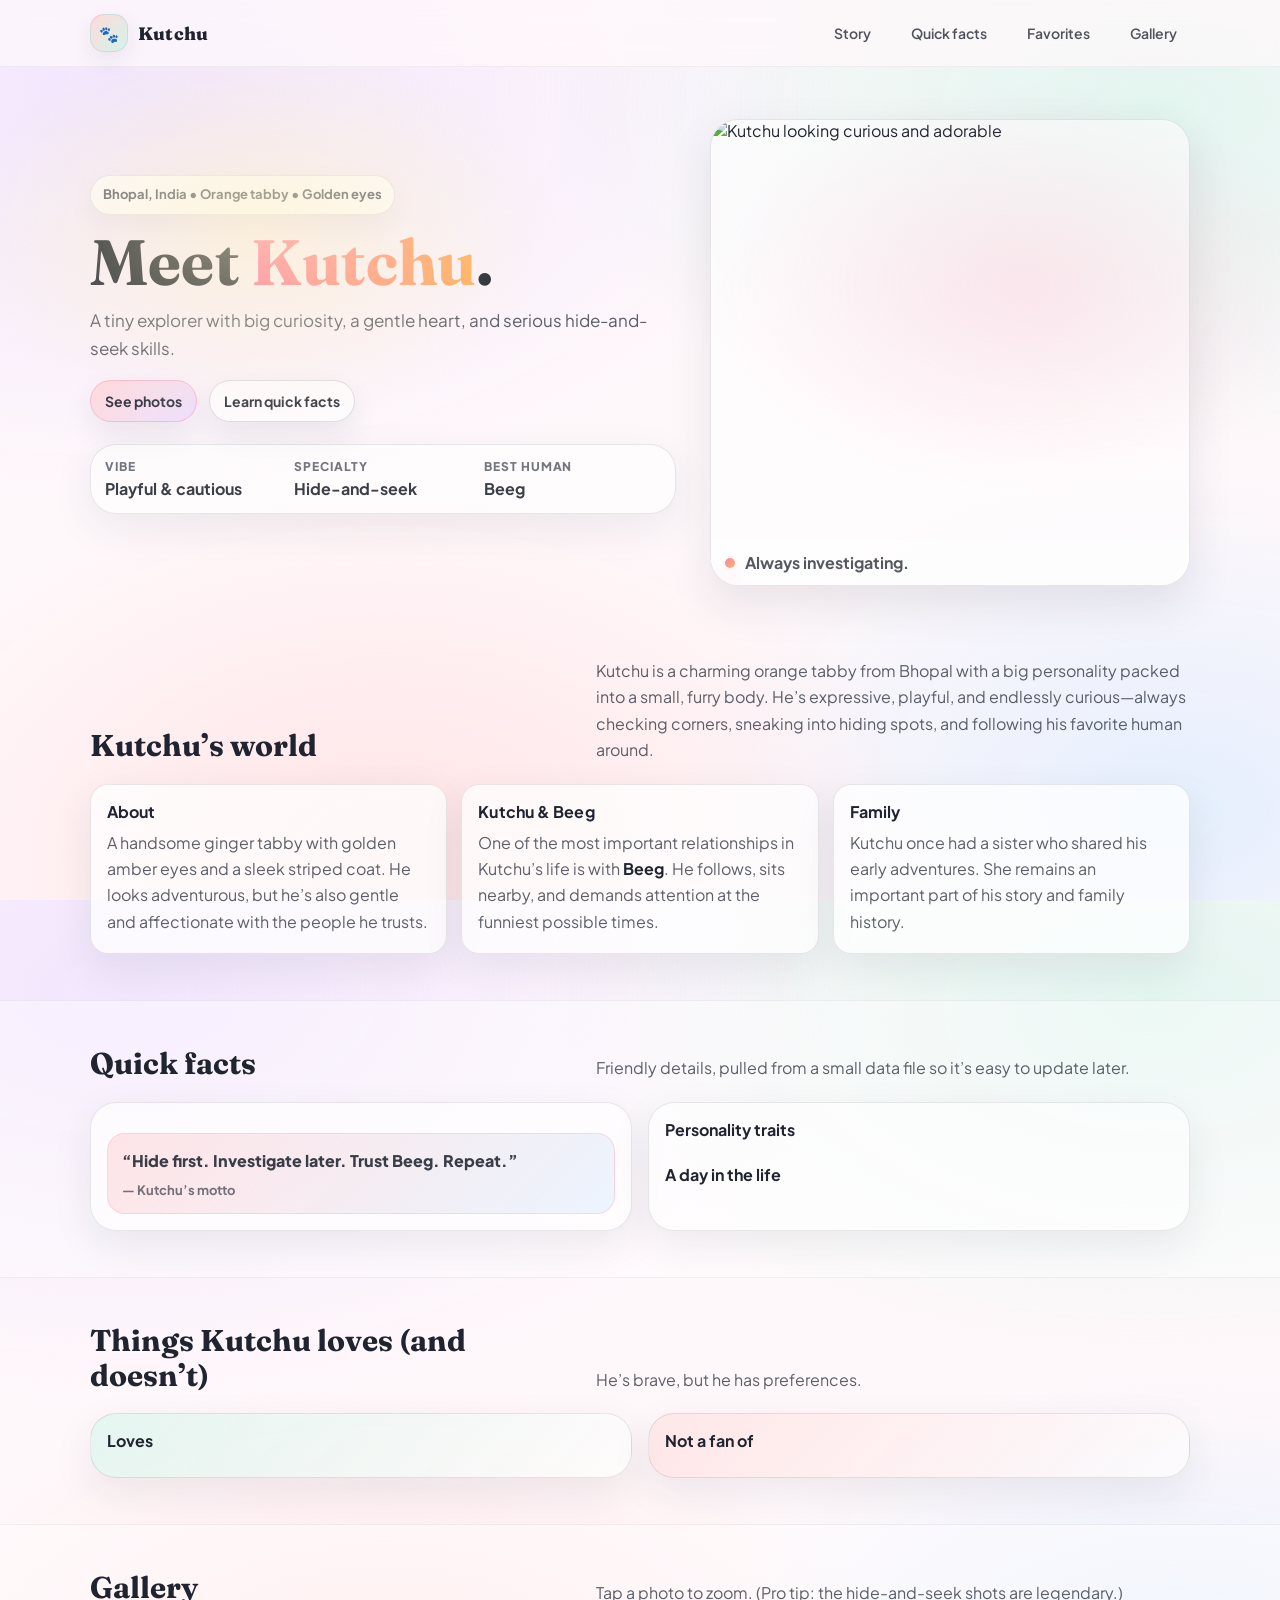
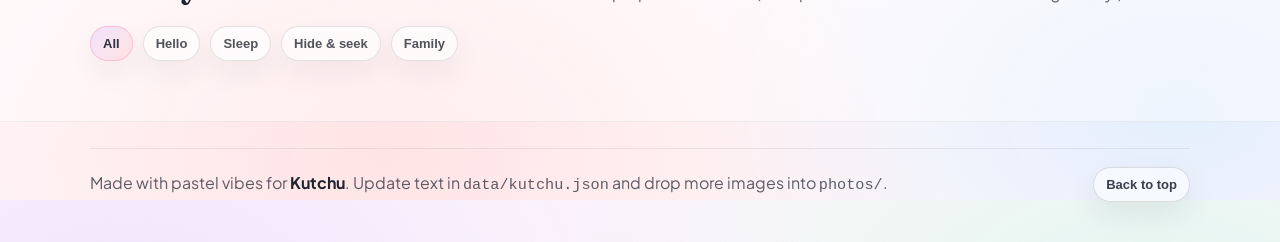
==== index.html @ fc9d29b4 "Add files via upload" ====
<!doctype html>
<html lang="en">
  <head>
    <meta charset="UTF-8" />
    <meta name="viewport" content="width=device-width, initial-scale=1.0" />
    <title>Meet Kutchu — Cute Cat Website</title>
    <meta
      name="description"
      content="Kutchu is a charming orange tabby from Bhopal — playful, curious, affectionate, and a hide-and-seek champion."
    />

    <meta property="og:title" content="Meet Kutchu" />
    <meta
      property="og:description"
      content="A friendly pastel website about Kutchu: story, quick facts, and photo gallery."
    />
    <meta property="og:type" content="website" />

    <link rel="icon" href="data:image/svg+xml,%3Csvg xmlns='http://www.w3.org/2000/svg' viewBox='0 0 100 100'%3E%3Ctext y='.9em' font-size='90'%3E%F0%9F%90%B1%3C/text%3E%3C/svg%3E" />
    <link rel="preconnect" href="https://fonts.googleapis.com" />
    <link rel="preconnect" href="https://fonts.gstatic.com" crossorigin />
    <link
      href="https://fonts.googleapis.com/css2?family=Plus+Jakarta+Sans:wght@400;500;600;700&family=Fraunces:opsz,wght@9..144,600;700&display=swap"
      rel="stylesheet"
    />
    <link rel="stylesheet" href="./styles.css" />
  </head>
  <body>
    <a class="skip-link" href="#main">Skip to content</a>

    <header class="site-header">
      <div class="container header-inner">
        <div class="brand">
          <span class="brand-mark" aria-hidden="true">🐾</span>
          <span class="brand-name">Kutchu</span>
        </div>
        <nav class="nav" aria-label="Primary">
          <a href="#story">Story</a>
          <a href="#facts">Quick facts</a>
          <a href="#favorites">Favorites</a>
          <a href="#gallery">Gallery</a>
        </nav>
      </div>
    </header>

    <main id="main">
      <section class="hero">
        <div class="container hero-grid">
          <div class="hero-copy">
            <p class="pill" aria-label="Location">Bhopal, India • Orange tabby • Golden eyes</p>
            <h1>Meet <span class="accent">Kutchu</span>.</h1>
            <p class="lede">
              A tiny explorer with big curiosity, a gentle heart, and serious hide-and-seek skills.
            </p>
            <div class="hero-cta">
              <a class="btn primary" href="#gallery">See photos</a>
              <a class="btn ghost" href="#facts">Learn quick facts</a>
            </div>
            <dl class="mini-stats" aria-label="Highlights">
              <div>
                <dt>Vibe</dt>
                <dd>Playful & cautious</dd>
              </div>
              <div>
                <dt>Specialty</dt>
                <dd>Hide-and-seek</dd>
              </div>
              <div>
                <dt>Best human</dt>
                <dd>Beeg</dd>
              </div>
            </dl>
          </div>

          <div class="hero-media" aria-label="Featured photo of Kutchu">
            <figure class="frame">
              <img
                id="heroImage"
                src="./photos/hiii.jpeg"
                alt="Kutchu looking curious and adorable"
                loading="eager"
                decoding="async"
              />
              <figcaption>
                <span class="dot" aria-hidden="true"></span>
                <span id="heroCaption">Always investigating.</span>
              </figcaption>
            </figure>
          </div>
        </div>
        <div class="hero-bg" aria-hidden="true"></div>
      </section>

      <section id="story" class="section">
        <div class="container">
          <div class="section-head">
            <h2>Kutchu’s world</h2>
            <p>
              Kutchu is a charming orange tabby from Bhopal with a big personality packed into a small, furry body.
              He’s expressive, playful, and endlessly curious—always checking corners, sneaking into hiding spots,
              and following his favorite human around.
            </p>
          </div>

          <div class="cards">
            <article class="card">
              <h3>About</h3>
              <p>
                A handsome ginger tabby with golden amber eyes and a sleek striped coat. He looks adventurous, but
                he’s also gentle and affectionate with the people he trusts.
              </p>
            </article>
            <article class="card">
              <h3>Kutchu & Beeg</h3>
              <p>
                One of the most important relationships in Kutchu’s life is with <strong>Beeg</strong>. He follows,
                sits nearby, and demands attention at the funniest possible times.
              </p>
            </article>
            <article class="card">
              <h3>Family</h3>
              <p>
                Kutchu once had a sister who shared his early adventures. She remains an important part of his story
                and family history.
              </p>
            </article>
          </div>
        </div>
      </section>

      <section id="facts" class="section section-tint">
        <div class="container">
          <div class="section-head">
            <h2>Quick facts</h2>
            <p>Friendly details, pulled from a small data file so it’s easy to update later.</p>
          </div>

          <div class="facts-grid">
            <div class="facts-panel">
              <ul id="factsList" class="facts-list" aria-label="Kutchu quick facts"></ul>
              <div class="quote">
                <p class="quote-text">
                  <span aria-hidden="true">“</span><span id="mottoText">Hide first. Investigate later. Trust Beeg. Repeat.</span><span aria-hidden="true">”</span>
                </p>
                <p class="quote-by">— Kutchu’s motto</p>
              </div>
            </div>

            <div class="traits">
              <h3>Personality traits</h3>
              <div id="traitsChips" class="chips" aria-label="Personality traits"></div>
              <div class="day">
                <h3>A day in the life</h3>
                <ol id="dayList" class="day-list" aria-label="A day in the life of Kutchu"></ol>
              </div>
            </div>
          </div>
        </div>
      </section>

      <section id="favorites" class="section">
        <div class="container">
          <div class="section-head">
            <h2>Things Kutchu loves (and doesn’t)</h2>
            <p>He’s brave, but he has preferences.</p>
          </div>

          <div class="split">
            <div class="panel love">
              <h3>Loves</h3>
              <ul id="lovesList" class="bullets"></ul>
            </div>
            <div class="panel nope">
              <h3>Not a fan of</h3>
              <ul id="nopeList" class="bullets"></ul>
            </div>
          </div>
        </div>
      </section>

      <section id="gallery" class="section section-tint">
        <div class="container">
          <div class="section-head">
            <h2>Gallery</h2>
            <p>Tap a photo to zoom. (Pro tip: the hide-and-seek shots are legendary.)</p>
          </div>

          <div class="gallery-toolbar">
            <button class="chip-btn" type="button" data-filter="all" aria-pressed="true">All</button>
            <button class="chip-btn" type="button" data-filter="hello" aria-pressed="false">Hello</button>
            <button class="chip-btn" type="button" data-filter="sleep" aria-pressed="false">Sleep</button>
            <button class="chip-btn" type="button" data-filter="hide" aria-pressed="false">Hide & seek</button>
            <button class="chip-btn" type="button" data-filter="family" aria-pressed="false">Family</button>
          </div>

          <div id="galleryGrid" class="gallery-grid" aria-label="Photo gallery"></div>
        </div>
      </section>
    </main>

    <footer class="site-footer">
      <div class="container footer-inner">
        <p>
          Made with pastel vibes for <strong>Kutchu</strong>. Update text in <code>data/kutchu.json</code> and drop more images into
          <code>photos/</code>.
        </p>
        <button id="backToTop" class="btn small ghost" type="button">Back to top</button>
      </div>
    </footer>

    <div id="lightbox" class="lightbox" aria-hidden="true" role="dialog" aria-label="Image viewer">
      <div class="lightbox-backdrop" data-close="true"></div>
      <div class="lightbox-card" role="document">
        <button class="lightbox-close" type="button" aria-label="Close" data-close="true">✕</button>
        <img id="lightboxImg" alt="" />
        <p id="lightboxCaption" class="lightbox-caption"></p>
        <div class="lightbox-nav">
          <button id="prevBtn" class="btn small ghost" type="button">Prev</button>
          <button id="nextBtn" class="btn small primary" type="button">Next</button>
        </div>
      </div>
    </div>

    <script src="./script.js" defer></script>
  </body>
</html>
---- styles.css ----
:root{
  --bg: #fff8fb;
  --card: rgba(255,255,255,.72);
  --text: #1f2430;
  --muted: rgba(31,36,48,.72);
  --stroke: rgba(31,36,48,.12);
  --shadow: 0 18px 45px rgba(31, 36, 48, .10);

  --peach: #ffd6d6;
  --mint: #ccf3e6;
  --lilac: #e7d7ff;
  --sky: #cfe7ff;
  --butter: #fff2c2;
  --accent: #ff7aa2;

  --radius: 18px;
  --radius-lg: 26px;
  --container: 1100px;

  color-scheme: light;
}

*{ box-sizing: border-box; }
html, body{ height: 100%; }
body{
  margin: 0;
  font-family: "Plus Jakarta Sans", system-ui, -apple-system, Segoe UI, Roboto, Arial, sans-serif;
  color: var(--text);
  background:
    radial-gradient(1200px 700px at 10% 10%, rgba(231,215,255,.55), transparent 60%),
    radial-gradient(1100px 650px at 90% 12%, rgba(204,243,230,.55), transparent 55%),
    radial-gradient(1000px 680px at 30% 95%, rgba(255,214,214,.60), transparent 55%),
    radial-gradient(900px 620px at 92% 90%, rgba(207,231,255,.55), transparent 55%),
    var(--bg);
}

img{ max-width: 100%; display: block; }
a{ color: inherit; text-decoration: none; }
p{ line-height: 1.65; margin: 0; color: var(--muted); }
strong{ color: var(--text); font-weight: 700; }
code{
  font-family: ui-monospace, SFMono-Regular, Menlo, Monaco, Consolas, "Liberation Mono", "Courier New", monospace;
  font-size: .95em;
}

.container{
  width: min(var(--container), calc(100% - 40px));
  margin: 0 auto;
}

.skip-link{
  position: absolute;
  left: -999px;
  top: 10px;
  background: #fff;
  border: 1px solid var(--stroke);
  padding: 10px 12px;
  border-radius: 999px;
  z-index: 9999;
}
.skip-link:focus{ left: 12px; }

.site-header{
  position: sticky;
  top: 0;
  z-index: 40;
  backdrop-filter: blur(14px);
  background: rgba(255,248,251,.72);
  border-bottom: 1px solid rgba(31,36,48,.06);
}
.header-inner{
  display: flex;
  align-items: center;
  justify-content: space-between;
  padding: 14px 0;
  gap: 16px;
}
.brand{
  display: flex;
  align-items: center;
  gap: 10px;
  font-weight: 800;
  letter-spacing: .2px;
}
.brand-mark{
  width: 38px;
  height: 38px;
  display: grid;
  place-items: center;
  border-radius: 14px;
  background: linear-gradient(135deg, rgba(255,214,214,.9), rgba(204,243,230,.85));
  border: 1px solid rgba(31,36,48,.08);
  box-shadow: 0 8px 22px rgba(31,36,48,.08);
}
.brand-name{
  font-family: "Fraunces", ui-serif, Georgia, serif;
  font-size: 18px;
}
.nav{
  display: flex;
  align-items: center;
  gap: 14px;
  flex-wrap: wrap;
}
.nav a{
  font-weight: 600;
  font-size: 14px;
  color: rgba(31,36,48,.78);
  padding: 9px 12px;
  border-radius: 999px;
  border: 1px solid transparent;
}
.nav a:hover{
  border-color: rgba(31,36,48,.10);
  background: rgba(255,255,255,.58);
}

.hero{
  position: relative;
  padding: 52px 0 26px;
}
.hero-bg{
  position: absolute;
  inset: 0;
  pointer-events: none;
  background:
    radial-gradient(550px 350px at 20% 30%, rgba(255,242,194,.55), transparent 55%),
    radial-gradient(520px 340px at 80% 40%, rgba(255,122,162,.16), transparent 60%);
  filter: blur(.4px);
}
.hero-grid{
  position: relative;
  display: grid;
  grid-template-columns: 1.1fr .9fr;
  gap: 34px;
  align-items: center;
}

.pill{
  display: inline-block;
  font-weight: 700;
  font-size: 13px;
  color: rgba(31,36,48,.72);
  background: rgba(255,255,255,.70);
  border: 1px solid rgba(31,36,48,.10);
  border-radius: 999px;
  padding: 8px 12px;
  box-shadow: 0 10px 26px rgba(31,36,48,.06);
  margin-bottom: 14px;
}

h1{
  margin: 0;
  font-family: "Fraunces", ui-serif, Georgia, serif;
  font-size: clamp(44px, 5vw, 64px);
  letter-spacing: .2px;
  line-height: 1.02;
}
.accent{
  background: linear-gradient(90deg, #ff6f9a, #ffb05e);
  -webkit-background-clip: text;
  background-clip: text;
  color: transparent;
}
.lede{
  margin-top: 12px;
  font-size: 17px;
  max-width: 52ch;
}

.hero-cta{
  display: flex;
  gap: 12px;
  flex-wrap: wrap;
  margin-top: 18px;
}

.btn{
  cursor: pointer;
  border: 1px solid rgba(31,36,48,.14);
  background: rgba(255,255,255,.72);
  color: rgba(31,36,48,.88);
  padding: 11px 14px;
  border-radius: 999px;
  font-weight: 700;
  font-size: 14px;
  display: inline-flex;
  align-items: center;
  gap: 8px;
  box-shadow: 0 12px 30px rgba(31,36,48,.08);
  transition: transform .15s ease, box-shadow .15s ease, background .15s ease;
}
.btn:hover{ transform: translateY(-1px); box-shadow: 0 18px 42px rgba(31,36,48,.10); }
.btn:active{ transform: translateY(0px); }
.btn.primary{
  border-color: rgba(255,122,162,.35);
  background: linear-gradient(135deg, rgba(255,214,214,.85), rgba(231,215,255,.70));
}
.btn.ghost{
  background: rgba(255,255,255,.55);
}
.btn.small{ padding: 9px 12px; font-size: 13px; }

.mini-stats{
  display: grid;
  grid-template-columns: repeat(3, minmax(0, 1fr));
  gap: 12px;
  margin-top: 22px;
  padding: 14px;
  border-radius: var(--radius-lg);
  border: 1px solid rgba(31,36,48,.10);
  background: rgba(255,255,255,.60);
  box-shadow: 0 14px 42px rgba(31,36,48,.08);
}
.mini-stats dt{
  font-size: 12px;
  font-weight: 800;
  color: rgba(31,36,48,.62);
  text-transform: uppercase;
  letter-spacing: .08em;
  margin-bottom: 4px;
}
.mini-stats dd{
  margin: 0;
  font-weight: 700;
  color: rgba(31,36,48,.88);
}

.frame{
  margin: 0;
  border-radius: 28px;
  overflow: hidden;
  border: 1px solid rgba(31,36,48,.10);
  background: rgba(255,255,255,.55);
  box-shadow: var(--shadow);
}
.frame img{
  width: 100%;
  height: 420px;
  object-fit: cover;
}
.frame figcaption{
  display: flex;
  align-items: center;
  gap: 10px;
  padding: 12px 14px;
  font-weight: 700;
  color: rgba(31,36,48,.76);
  background: rgba(255,255,255,.65);
}
.dot{
  width: 10px;
  height: 10px;
  border-radius: 999px;
  background: linear-gradient(135deg, rgba(255,122,162,.95), rgba(255,176,94,.92));
  box-shadow: 0 10px 18px rgba(255,122,162,.25);
}

.section{
  padding: 46px 0;
}
.section-tint{
  background: rgba(255,255,255,.35);
  border-top: 1px solid rgba(31,36,48,.06);
  border-bottom: 1px solid rgba(31,36,48,.06);
}
.section-head{
  display: grid;
  grid-template-columns: .9fr 1.1fr;
  gap: 20px;
  align-items: end;
  margin-bottom: 20px;
}
.section-head h2{
  margin: 0;
  font-family: "Fraunces", ui-serif, Georgia, serif;
  font-size: 30px;
  line-height: 1.15;
}
.section-head p{
  margin: 0;
  max-width: 70ch;
}

.cards{
  display: grid;
  grid-template-columns: repeat(3, minmax(0, 1fr));
  gap: 14px;
  margin-top: 18px;
}
.card{
  padding: 16px 16px 18px;
  border-radius: var(--radius);
  background: var(--card);
  border: 1px solid rgba(31,36,48,.10);
  box-shadow: 0 14px 42px rgba(31,36,48,.08);
}
.card h3{
  margin: 0 0 8px 0;
  font-size: 16px;
  letter-spacing: .1px;
}

.facts-grid{
  display: grid;
  grid-template-columns: 1fr 1fr;
  gap: 16px;
  margin-top: 18px;
}
.facts-panel{
  padding: 16px;
  border-radius: var(--radius-lg);
  background: rgba(255,255,255,.62);
  border: 1px solid rgba(31,36,48,.10);
  box-shadow: 0 14px 42px rgba(31,36,48,.08);
}
.facts-list{
  list-style: none;
  padding: 0;
  margin: 0;
  display: grid;
  gap: 10px;
}
.facts-list li{
  display: flex;
  align-items: baseline;
  justify-content: space-between;
  gap: 12px;
  padding: 10px 12px;
  border-radius: 14px;
  border: 1px solid rgba(31,36,48,.08);
  background: rgba(255,255,255,.55);
}
.facts-list span:first-child{
  font-weight: 800;
  color: rgba(31,36,48,.72);
}
.facts-list span:last-child{
  font-weight: 700;
  color: rgba(31,36,48,.90);
}

.quote{
  margin-top: 14px;
  padding: 14px 14px 12px;
  border-radius: 18px;
  border: 1px solid rgba(255,122,162,.22);
  background: linear-gradient(135deg, rgba(255,214,214,.60), rgba(207,231,255,.38));
}
.quote-text{
  margin: 0;
  color: rgba(31,36,48,.88);
  font-weight: 800;
  font-size: 16px;
}
.quote-by{
  margin-top: 6px;
  font-weight: 700;
  font-size: 13px;
  color: rgba(31,36,48,.62);
}

.traits{
  padding: 16px;
  border-radius: var(--radius-lg);
  background: rgba(255,255,255,.55);
  border: 1px solid rgba(31,36,48,.10);
  box-shadow: 0 14px 42px rgba(31,36,48,.08);
}
.traits h3{
  margin: 0 0 10px 0;
  font-size: 16px;
}
.chips{
  display: flex;
  flex-wrap: wrap;
  gap: 10px;
  margin-bottom: 14px;
}
.chip{
  padding: 9px 12px;
  border-radius: 999px;
  border: 1px solid rgba(31,36,48,.10);
  background: rgba(255,255,255,.60);
  font-weight: 800;
  color: rgba(31,36,48,.78);
}
.chip i{
  font-style: normal;
  opacity: .9;
  margin-right: 6px;
}

.day-list{
  margin: 0;
  padding-left: 18px;
  display: grid;
  gap: 8px;
  color: rgba(31,36,48,.72);
  font-weight: 600;
}

.split{
  display: grid;
  grid-template-columns: 1fr 1fr;
  gap: 16px;
  margin-top: 18px;
}
.panel{
  padding: 16px;
  border-radius: var(--radius-lg);
  border: 1px solid rgba(31,36,48,.10);
  box-shadow: 0 14px 42px rgba(31,36,48,.08);
  background: rgba(255,255,255,.60);
}
.panel.love{
  background: linear-gradient(135deg, rgba(204,243,230,.52), rgba(255,255,255,.56));
}
.panel.nope{
  background: linear-gradient(135deg, rgba(255,214,214,.52), rgba(255,255,255,.56));
}
.panel h3{ margin: 0 0 10px 0; font-size: 16px; }
.bullets{
  margin: 0;
  padding-left: 18px;
  display: grid;
  gap: 8px;
  color: rgba(31,36,48,.72);
  font-weight: 650;
}

.gallery-toolbar{
  display: flex;
  gap: 10px;
  flex-wrap: wrap;
  margin: 12px 0 14px;
}
.chip-btn{
  cursor: pointer;
  border: 1px solid rgba(31,36,48,.12);
  background: rgba(255,255,255,.60);
  color: rgba(31,36,48,.78);
  padding: 9px 12px;
  border-radius: 999px;
  font-weight: 800;
  font-size: 13px;
  box-shadow: 0 12px 30px rgba(31,36,48,.06);
}
.chip-btn[aria-pressed="true"]{
  border-color: rgba(255,122,162,.35);
  background: linear-gradient(135deg, rgba(231,215,255,.60), rgba(255,214,214,.60));
  color: rgba(31,36,48,.92);
}

.gallery-grid{
  display: grid;
  grid-template-columns: repeat(12, 1fr);
  gap: 12px;
}
.tile{
  grid-column: span 4;
  border-radius: 22px;
  overflow: hidden;
  border: 1px solid rgba(31,36,48,.10);
  background: rgba(255,255,255,.55);
  box-shadow: 0 16px 46px rgba(31,36,48,.10);
  cursor: zoom-in;
  position: relative;
  min-height: 210px;
  transform: translateY(0px);
  transition: transform .15s ease, box-shadow .15s ease;
}
.tile:hover{ transform: translateY(-2px); box-shadow: 0 22px 60px rgba(31,36,48,.12); }
.tile img{
  width: 100%;
  height: 100%;
  object-fit: cover;
}
.tile .tile-cap{
  position: absolute;
  inset: auto 10px 10px 10px;
  padding: 10px 12px;
  border-radius: 16px;
  border: 1px solid rgba(255,255,255,.50);
  background: rgba(255,255,255,.68);
  backdrop-filter: blur(10px);
  font-weight: 800;
  font-size: 13px;
  color: rgba(31,36,48,.82);
}

.site-footer{
  padding: 26px 0 40px;
}
.footer-inner{
  display: flex;
  align-items: center;
  justify-content: space-between;
  gap: 14px;
  flex-wrap: wrap;
  border-top: 1px solid rgba(31,36,48,.08);
  padding-top: 18px;
}
.footer-inner p{ margin: 0; }

.lightbox{
  position: fixed;
  inset: 0;
  display: none;
  z-index: 80;
}
.lightbox[aria-hidden="false"]{ display: grid; place-items: center; }
.lightbox-backdrop{
  position: absolute;
  inset: 0;
  background: rgba(22, 24, 32, .55);
  backdrop-filter: blur(10px);
}
.lightbox-card{
  position: relative;
  width: min(980px, calc(100% - 26px));
  border-radius: 26px;
  overflow: hidden;
  border: 1px solid rgba(255,255,255,.14);
  box-shadow: 0 30px 110px rgba(0,0,0,.35);
  background: rgba(255,255,255,.08);
}
.lightbox-card img{
  width: 100%;
  height: min(70vh, 640px);
  object-fit: contain;
  background: rgba(0,0,0,.20);
}
.lightbox-close{
  position: absolute;
  top: 10px;
  right: 10px;
  width: 42px;
  height: 42px;
  border-radius: 999px;
  border: 1px solid rgba(255,255,255,.25);
  background: rgba(255,255,255,.12);
  color: rgba(255,255,255,.92);
  font-weight: 900;
  cursor: pointer;
}
.lightbox-caption{
  margin: 0;
  padding: 12px 14px 0;
  color: rgba(255,255,255,.92);
  font-weight: 800;
}
.lightbox-nav{
  display: flex;
  gap: 10px;
  padding: 12px 14px 14px;
  justify-content: flex-end;
}
.lightbox .btn{
  border-color: rgba(255,255,255,.22);
  background: rgba(255,255,255,.10);
  color: rgba(255,255,255,.92);
  box-shadow: none;
}
.lightbox .btn.primary{
  background: linear-gradient(135deg, rgba(255,214,214,.30), rgba(231,215,255,.22));
  border-color: rgba(255,214,214,.28);
}

@media (max-width: 960px){
  .hero-grid{ grid-template-columns: 1fr; }
  .frame img{ height: 360px; }
  .section-head{ grid-template-columns: 1fr; }
  .cards{ grid-template-columns: 1fr; }
  .facts-grid{ grid-template-columns: 1fr; }
  .split{ grid-template-columns: 1fr; }
  .tile{ grid-column: span 6; }
}

@media (max-width: 560px){
  .nav{ display: none; }
  .mini-stats{ grid-template-columns: 1fr; }
  .tile{ grid-column: span 12; }
  .frame img{ height: 320px; }
}

@media (prefers-reduced-motion: reduce){
  .btn, .tile{ transition: none; }
}
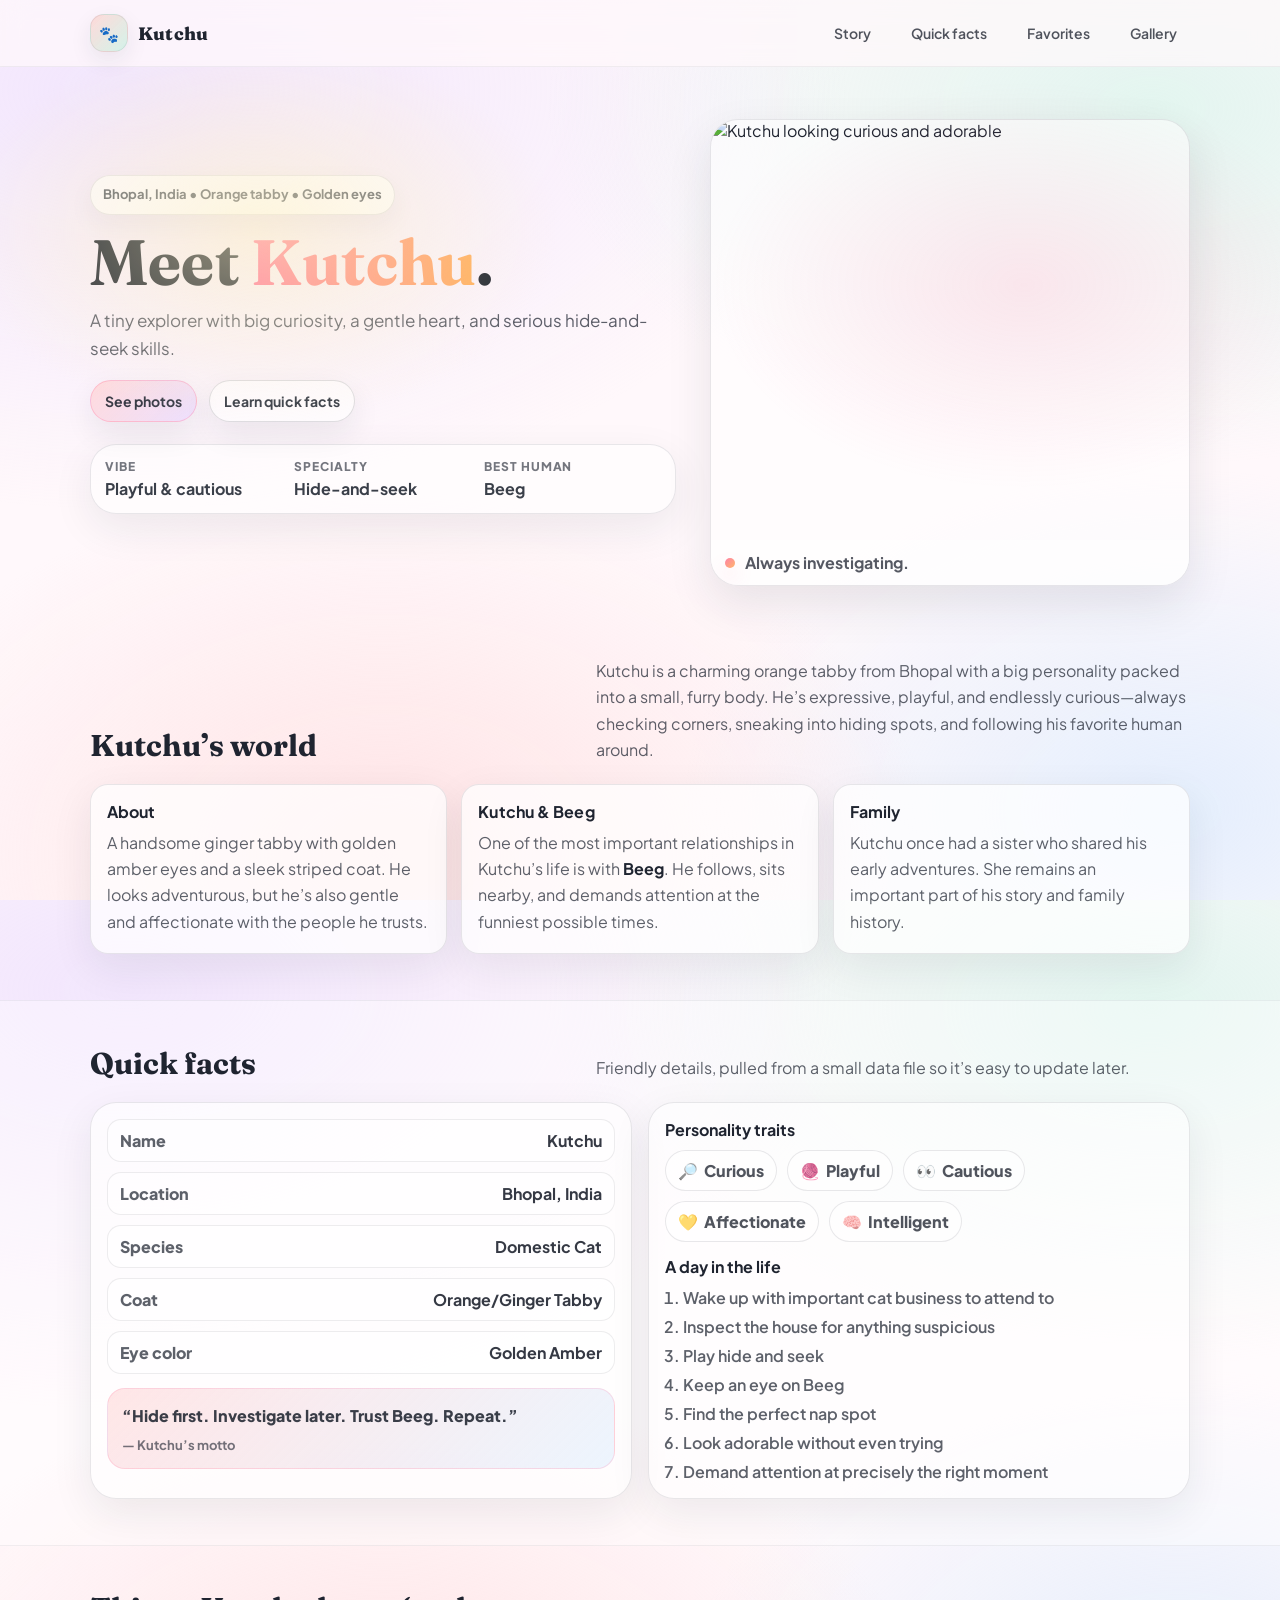
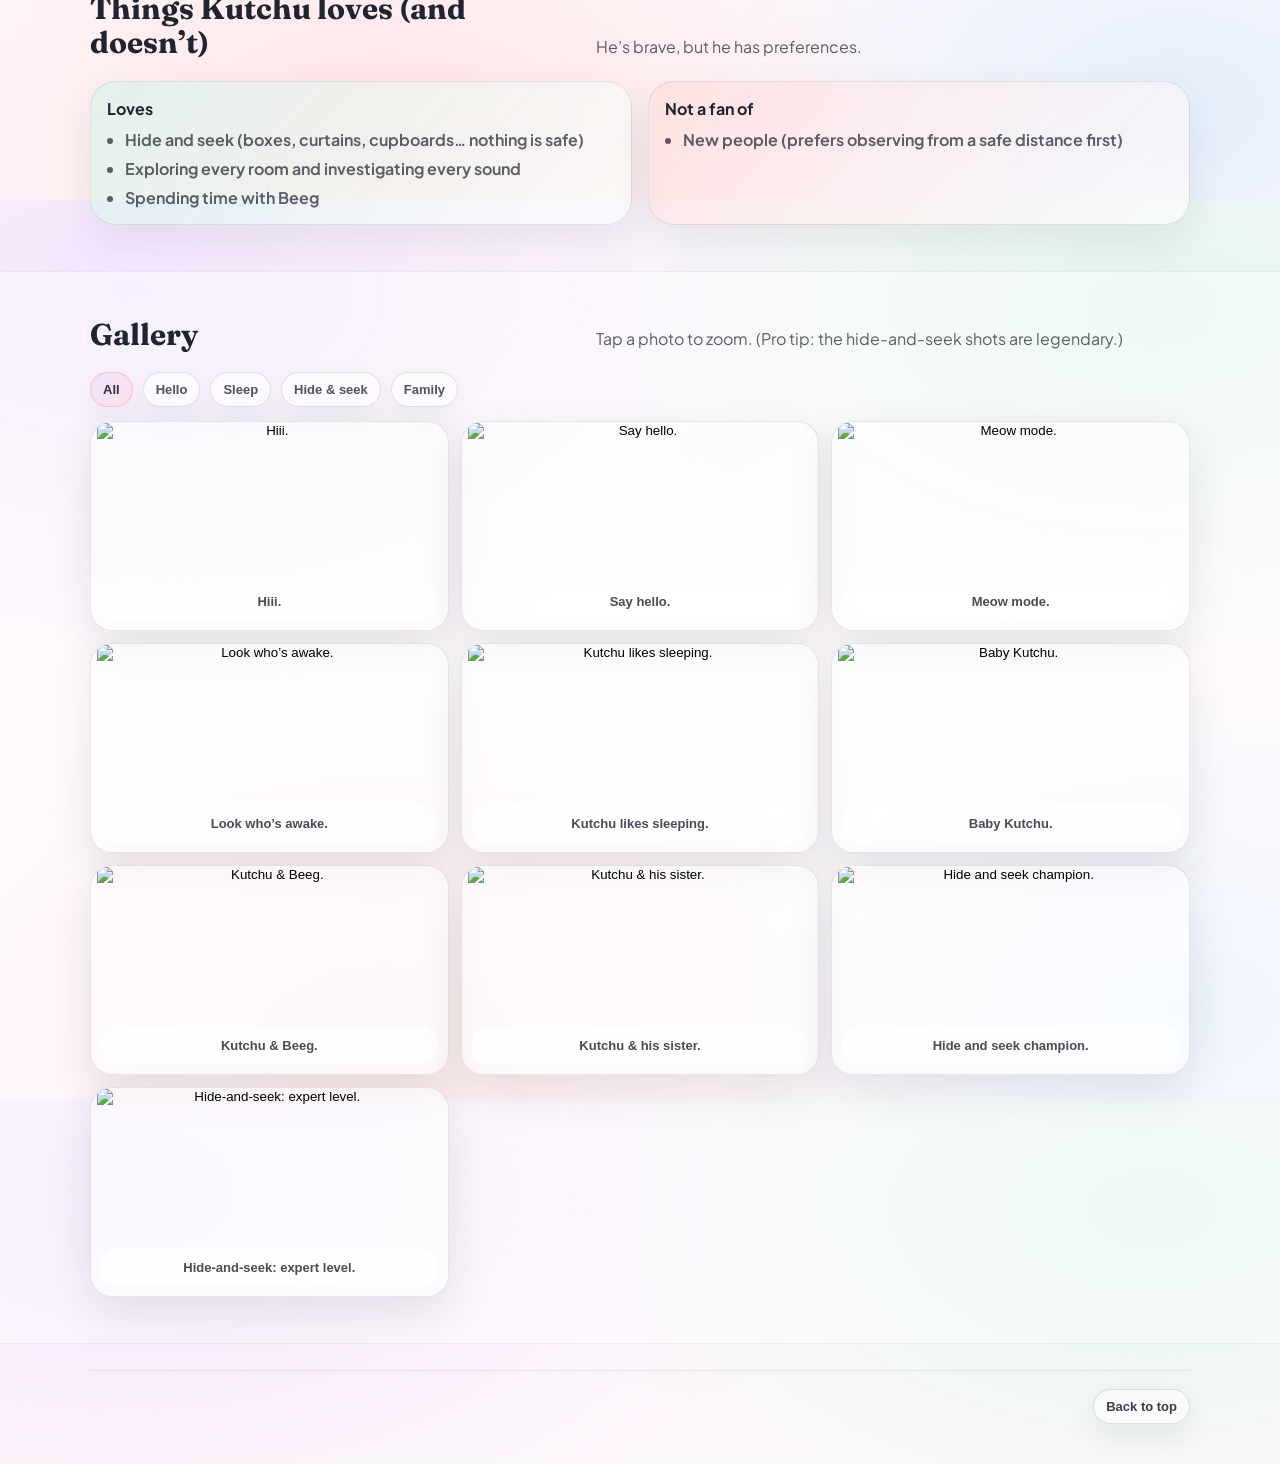
==== commit 7444df5a: "Add files via upload" ====
--- a/index.html
+++ b/index.html
@@ -200,10 +200,7 @@
 
     <footer class="site-footer">
       <div class="container footer-inner">
-        <p>
-          Made with pastel vibes for <strong>Kutchu</strong>. Update text in <code>data/kutchu.json</code> and drop more images into
-          <code>photos/</code>.
-        </p>
+        <p></p>
         <button id="backToTop" class="btn small ghost" type="button">Back to top</button>
       </div>
     </footer>
@@ -221,6 +218,45 @@
       </div>
     </div>
 
+    <script id="kutchuData" type="application/json">
+      {
+        "name": "Kutchu",
+        "location": "Bhopal, India",
+        "species": "Domestic Cat",
+        "coat": "Orange/Ginger Tabby",
+        "eyeColor": "Golden Amber",
+        "personality": ["Curious", "Playful", "Cautious", "Affectionate", "Intelligent"],
+        "motto": "Hide first. Investigate later. Trust Beeg. Repeat.",
+        "loves": [
+          "Hide and seek (boxes, curtains, cupboards… nothing is safe)",
+          "Exploring every room and investigating every sound",
+          "Spending time with Beeg"
+        ],
+        "dislikes": ["New people (prefers observing from a safe distance first)"],
+        "dayInLife": [
+          "Wake up with important cat business to attend to",
+          "Inspect the house for anything suspicious",
+          "Play hide and seek",
+          "Keep an eye on Beeg",
+          "Find the perfect nap spot",
+          "Look adorable without even trying",
+          "Demand attention at precisely the right moment"
+        ],
+        "hero": { "src": "photos/hiii.jpeg", "caption": "Always investigating." },
+        "gallery": [
+          { "src": "photos/hiii.jpeg", "caption": "Hiii.", "tags": ["hello"] },
+          { "src": "photos/say hello.jpeg", "caption": "Say hello.", "tags": ["hello"] },
+          { "src": "photos/meow.jpeg", "caption": "Meow mode.", "tags": ["hello"] },
+          { "src": "photos/look whos awake.jpeg", "caption": "Look who’s awake.", "tags": ["hello"] },
+          { "src": "photos/kucthu likes sleeping.jpeg", "caption": "Kutchu likes sleeping.", "tags": ["sleep"] },
+          { "src": "photos/baby kutchu.jpeg", "caption": "Baby Kutchu.", "tags": ["family"] },
+          { "src": "photos/kutchu and beeg.jpeg", "caption": "Kutchu & Beeg.", "tags": ["family"] },
+          { "src": "photos/kutchu and sister.jpeg", "caption": "Kutchu & his sister.", "tags": ["family"] },
+          { "src": "photos/hide and seek.jpeg", "caption": "Hide and seek champion.", "tags": ["hide"] },
+          { "src": "photos/kutchu likes playing hide and seek.jpeg", "caption": "Hide-and-seek: expert level.", "tags": ["hide"] }
+        ]
+      }
+    </script>
     <script src="./script.js" defer></script>
   </body>
 </html>
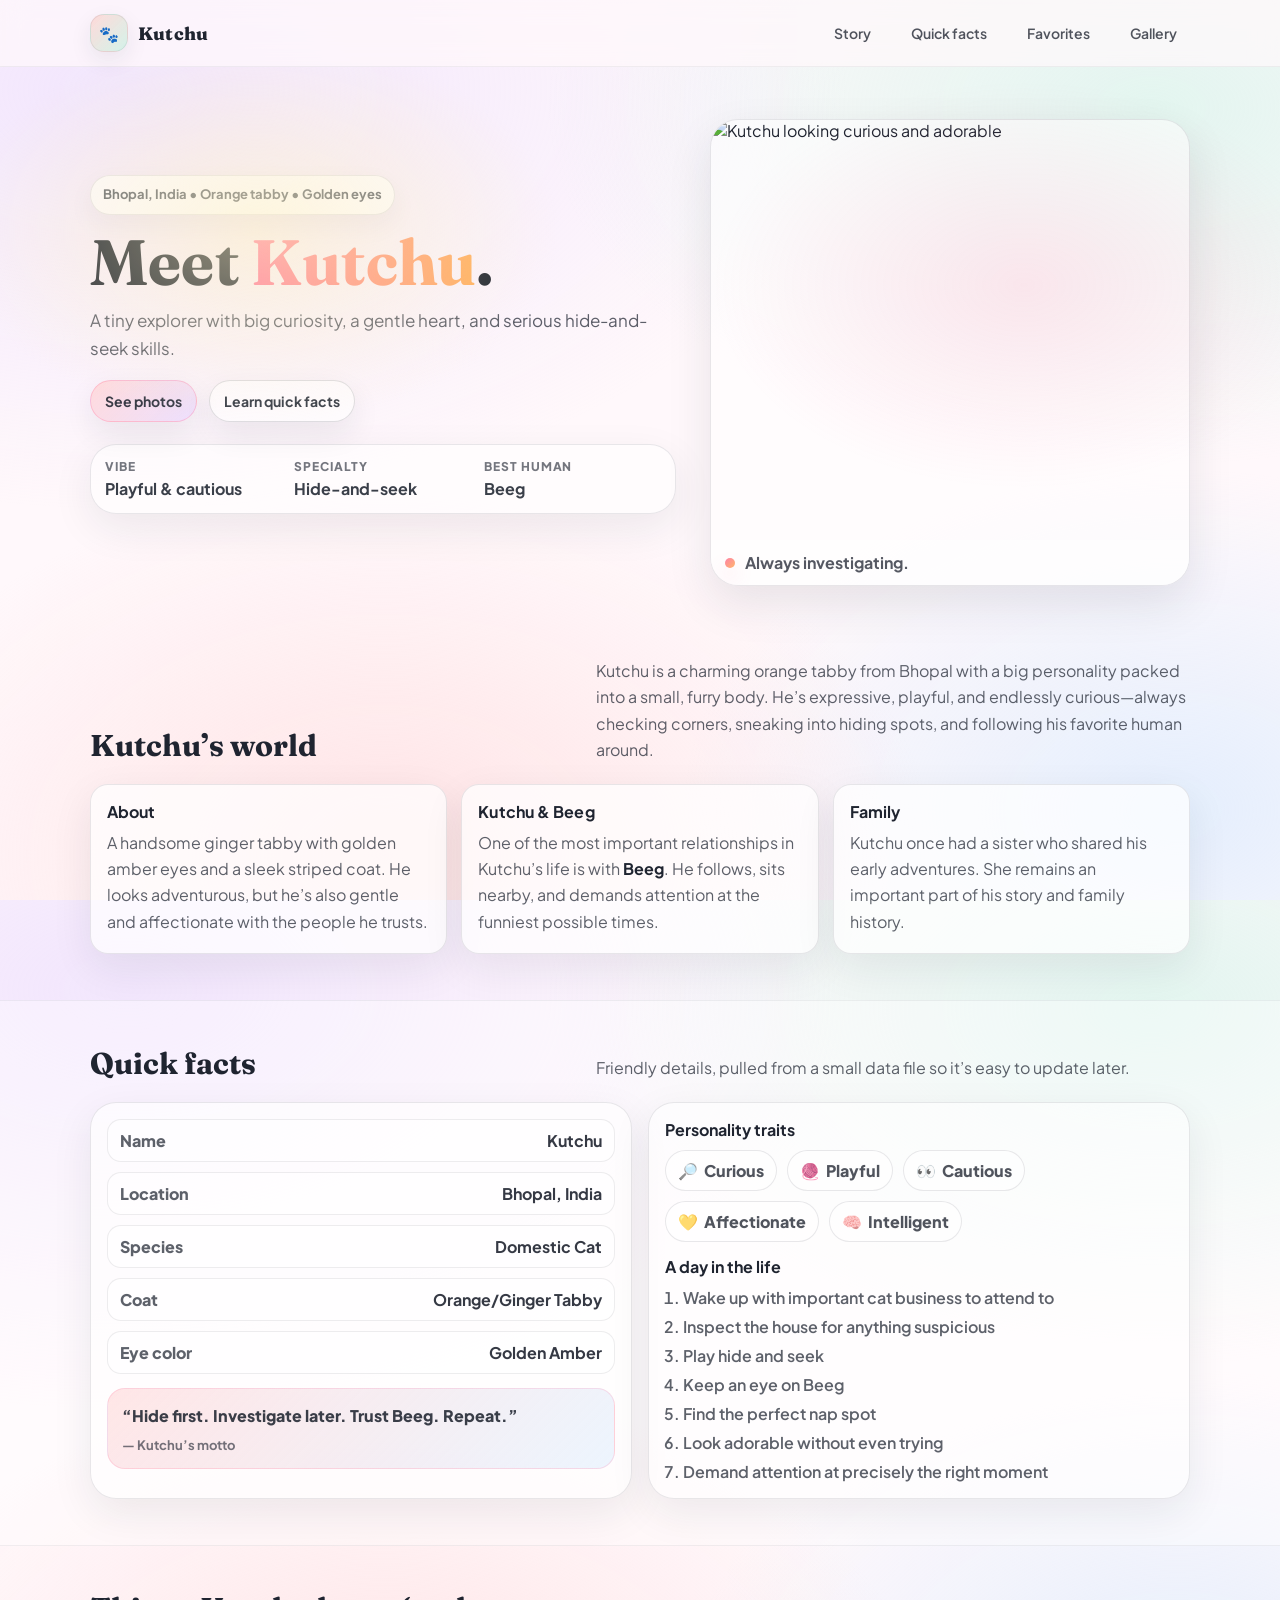
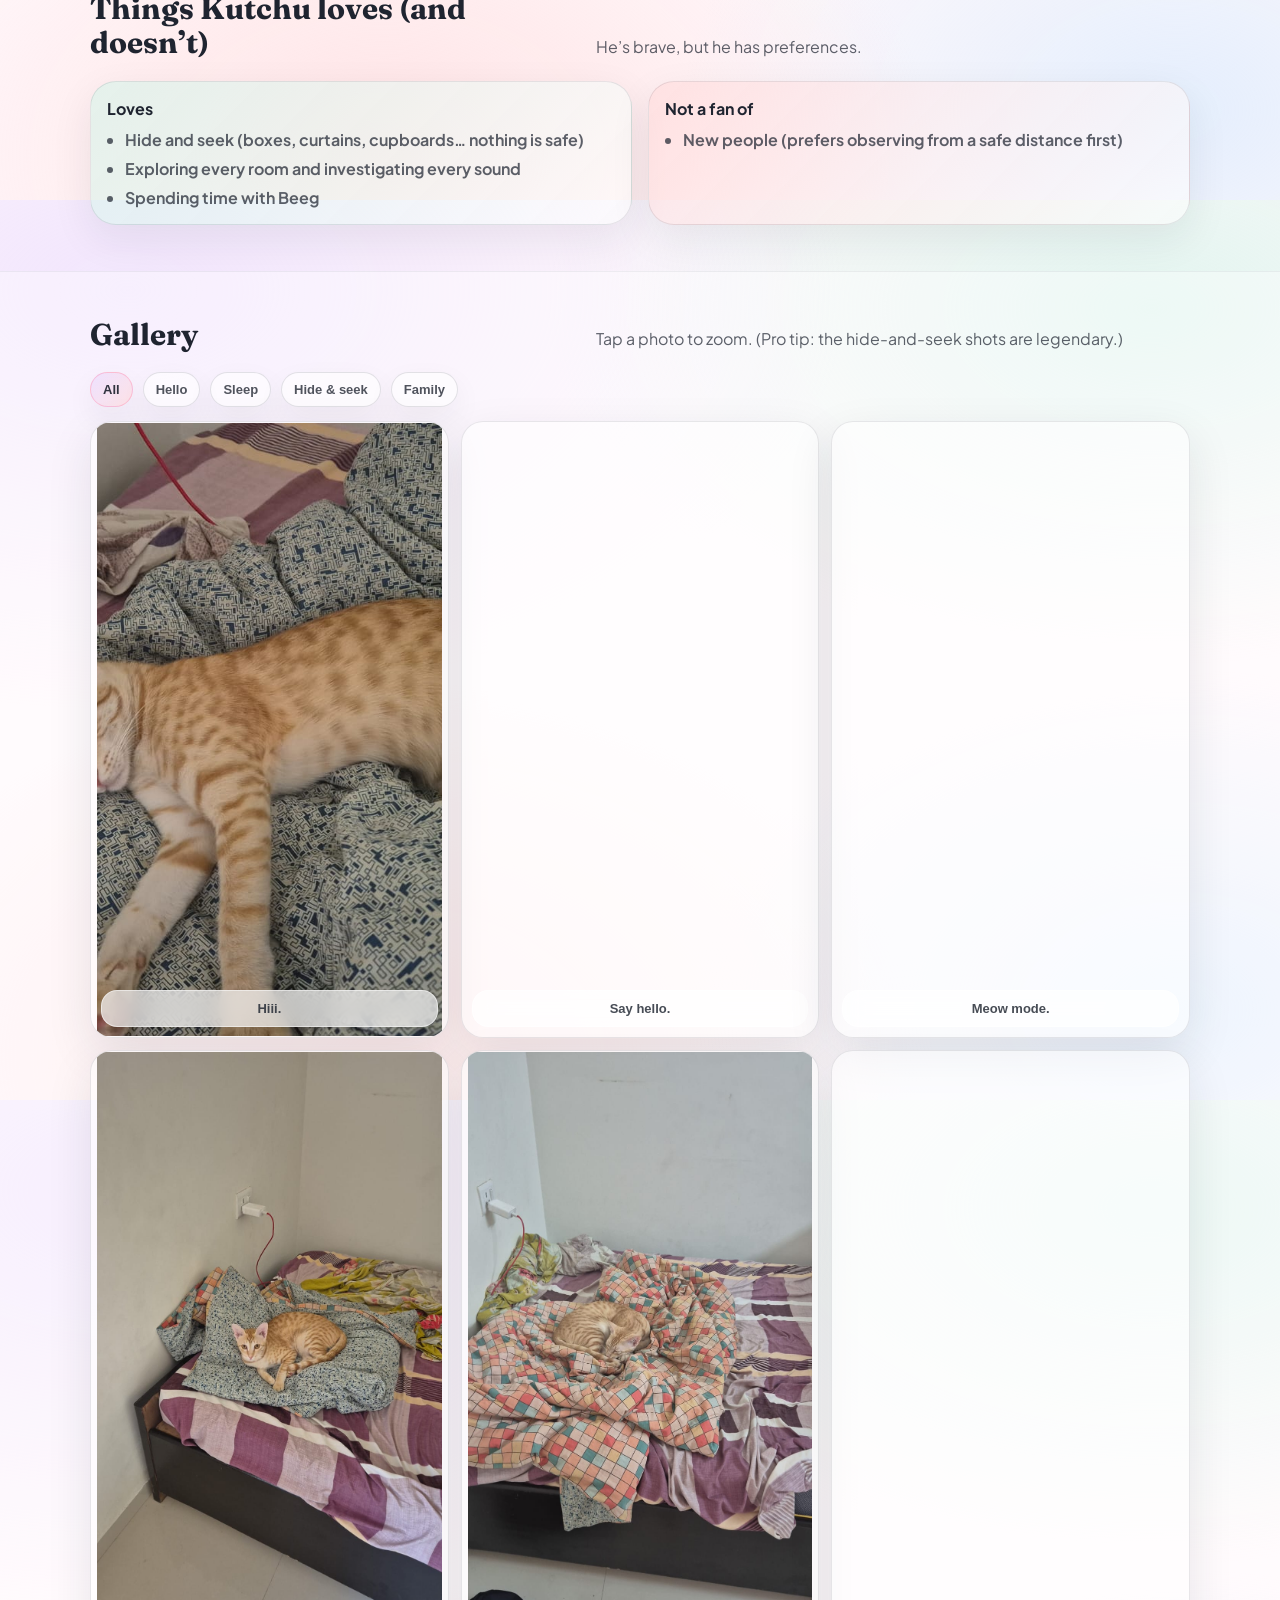
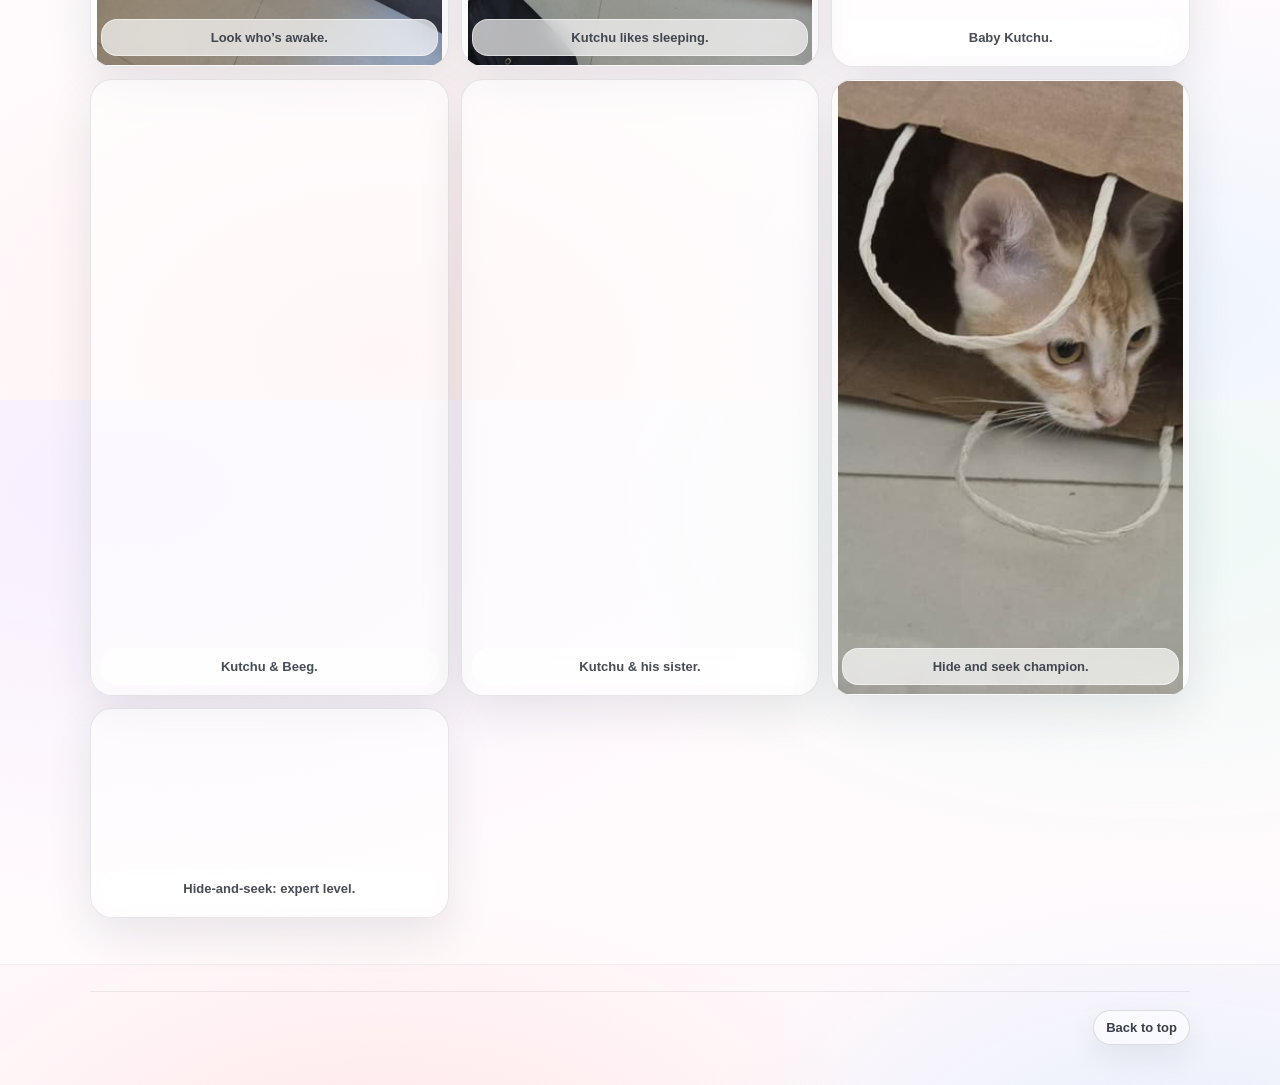
==== commit ec70e1aa: "Update index.html" ====
--- a/index.html
+++ b/index.html
@@ -244,16 +244,16 @@
         ],
         "hero": { "src": "photos/hiii.jpeg", "caption": "Always investigating." },
         "gallery": [
-          { "src": "photos/hiii.jpeg", "caption": "Hiii.", "tags": ["hello"] },
-          { "src": "photos/say hello.jpeg", "caption": "Say hello.", "tags": ["hello"] },
-          { "src": "photos/meow.jpeg", "caption": "Meow mode.", "tags": ["hello"] },
-          { "src": "photos/look whos awake.jpeg", "caption": "Look who’s awake.", "tags": ["hello"] },
-          { "src": "photos/kucthu likes sleeping.jpeg", "caption": "Kutchu likes sleeping.", "tags": ["sleep"] },
-          { "src": "photos/baby kutchu.jpeg", "caption": "Baby Kutchu.", "tags": ["family"] },
-          { "src": "photos/kutchu and beeg.jpeg", "caption": "Kutchu & Beeg.", "tags": ["family"] },
-          { "src": "photos/kutchu and sister.jpeg", "caption": "Kutchu & his sister.", "tags": ["family"] },
-          { "src": "photos/hide and seek.jpeg", "caption": "Hide and seek champion.", "tags": ["hide"] },
-          { "src": "photos/kutchu likes playing hide and seek.jpeg", "caption": "Hide-and-seek: expert level.", "tags": ["hide"] }
+          { "src": "hiii.jpeg", "caption": "Hiii.", "tags": ["hello"] },
+          { "src": "say hello.jpeg", "caption": "Say hello.", "tags": ["hello"] },
+          { "src": "meow.jpeg", "caption": "Meow mode.", "tags": ["hello"] },
+          { "src": "look whos awake.jpeg", "caption": "Look who’s awake.", "tags": ["hello"] },
+          { "src": "kucthu likes sleeping.jpeg", "caption": "Kutchu likes sleeping.", "tags": ["sleep"] },
+          { "src": "baby kutchu.jpeg", "caption": "Baby Kutchu.", "tags": ["family"] },
+          { "src": "kutchu and beeg.jpeg", "caption": "Kutchu & Beeg.", "tags": ["family"] },
+          { "src": "kutchu and sister.jpeg", "caption": "Kutchu & his sister.", "tags": ["family"] },
+          { "src": "hide and seek.jpeg", "caption": "Hide and seek champion.", "tags": ["hide"] },
+          { "src": "kutchu likes playing hide and seek.jpeg", "caption": "Hide-and-seek: expert level.", "tags": ["hide"] }
         ]
       }
     </script>
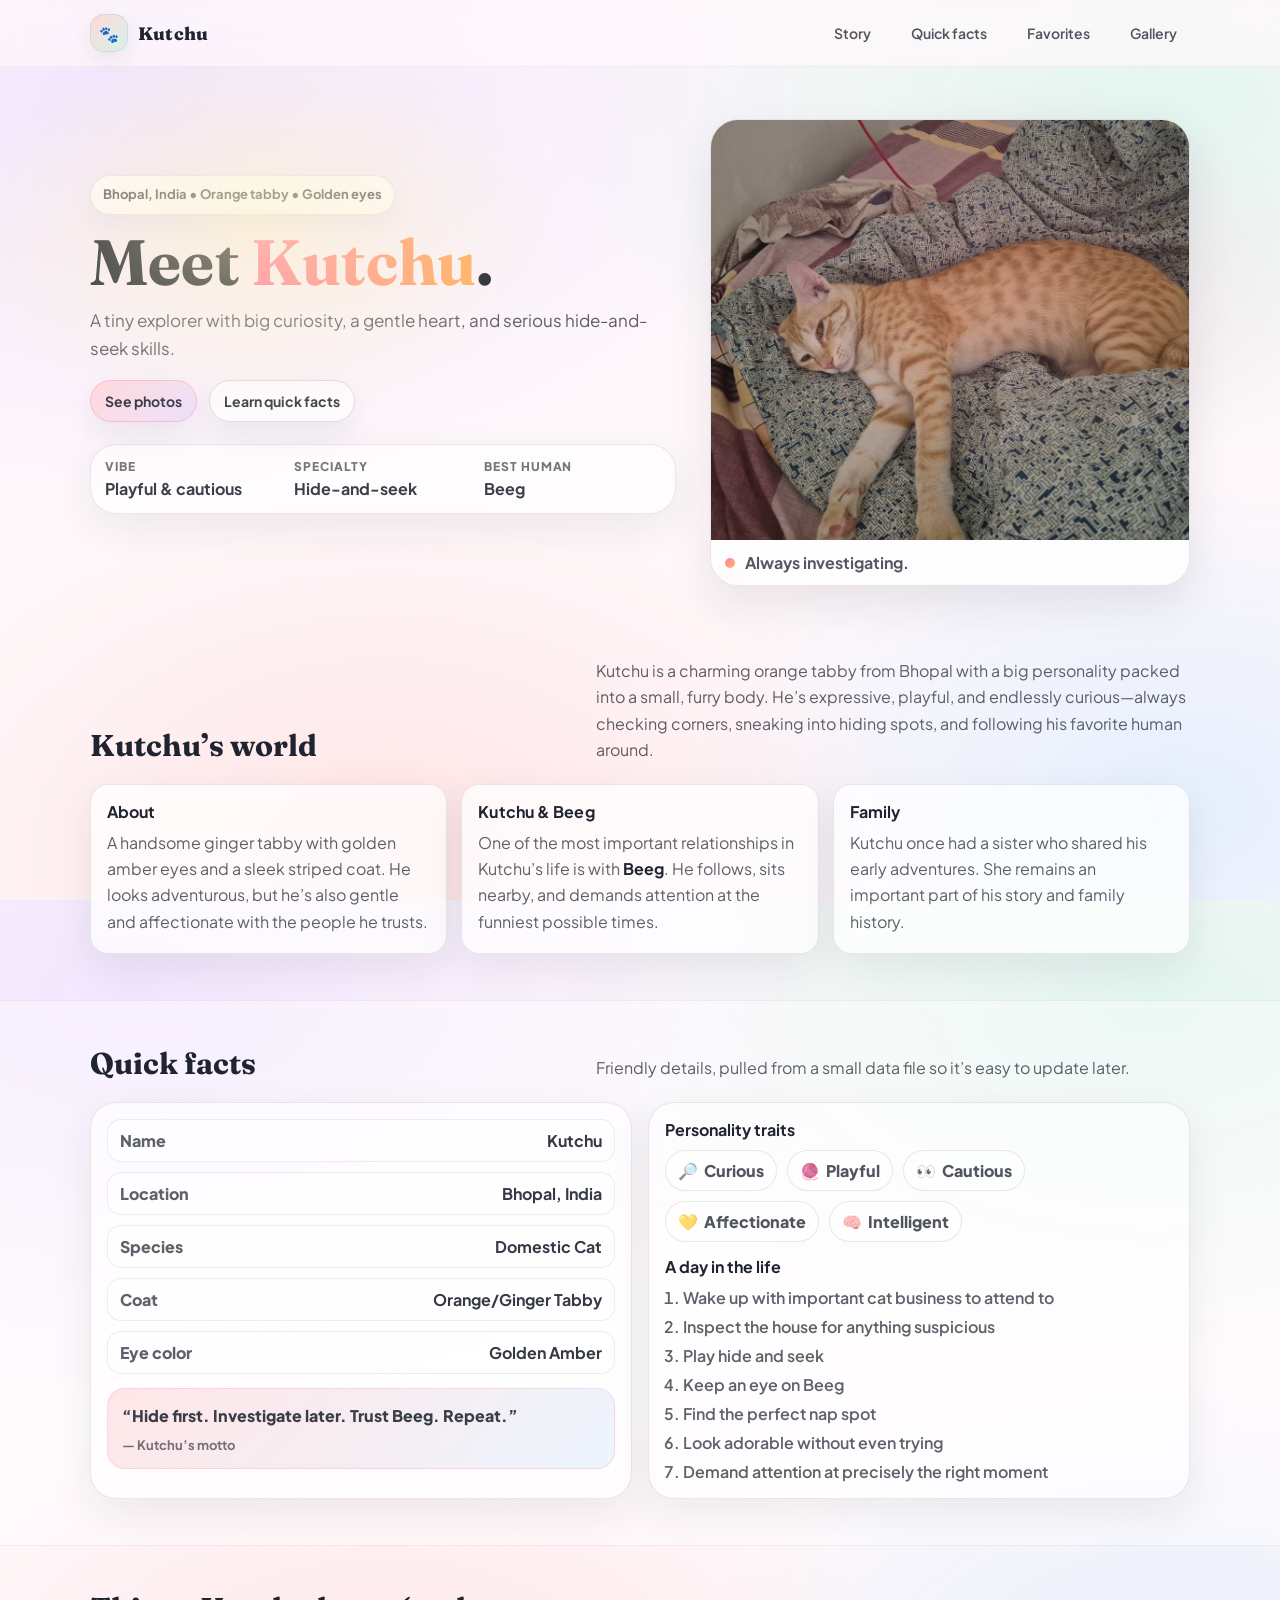
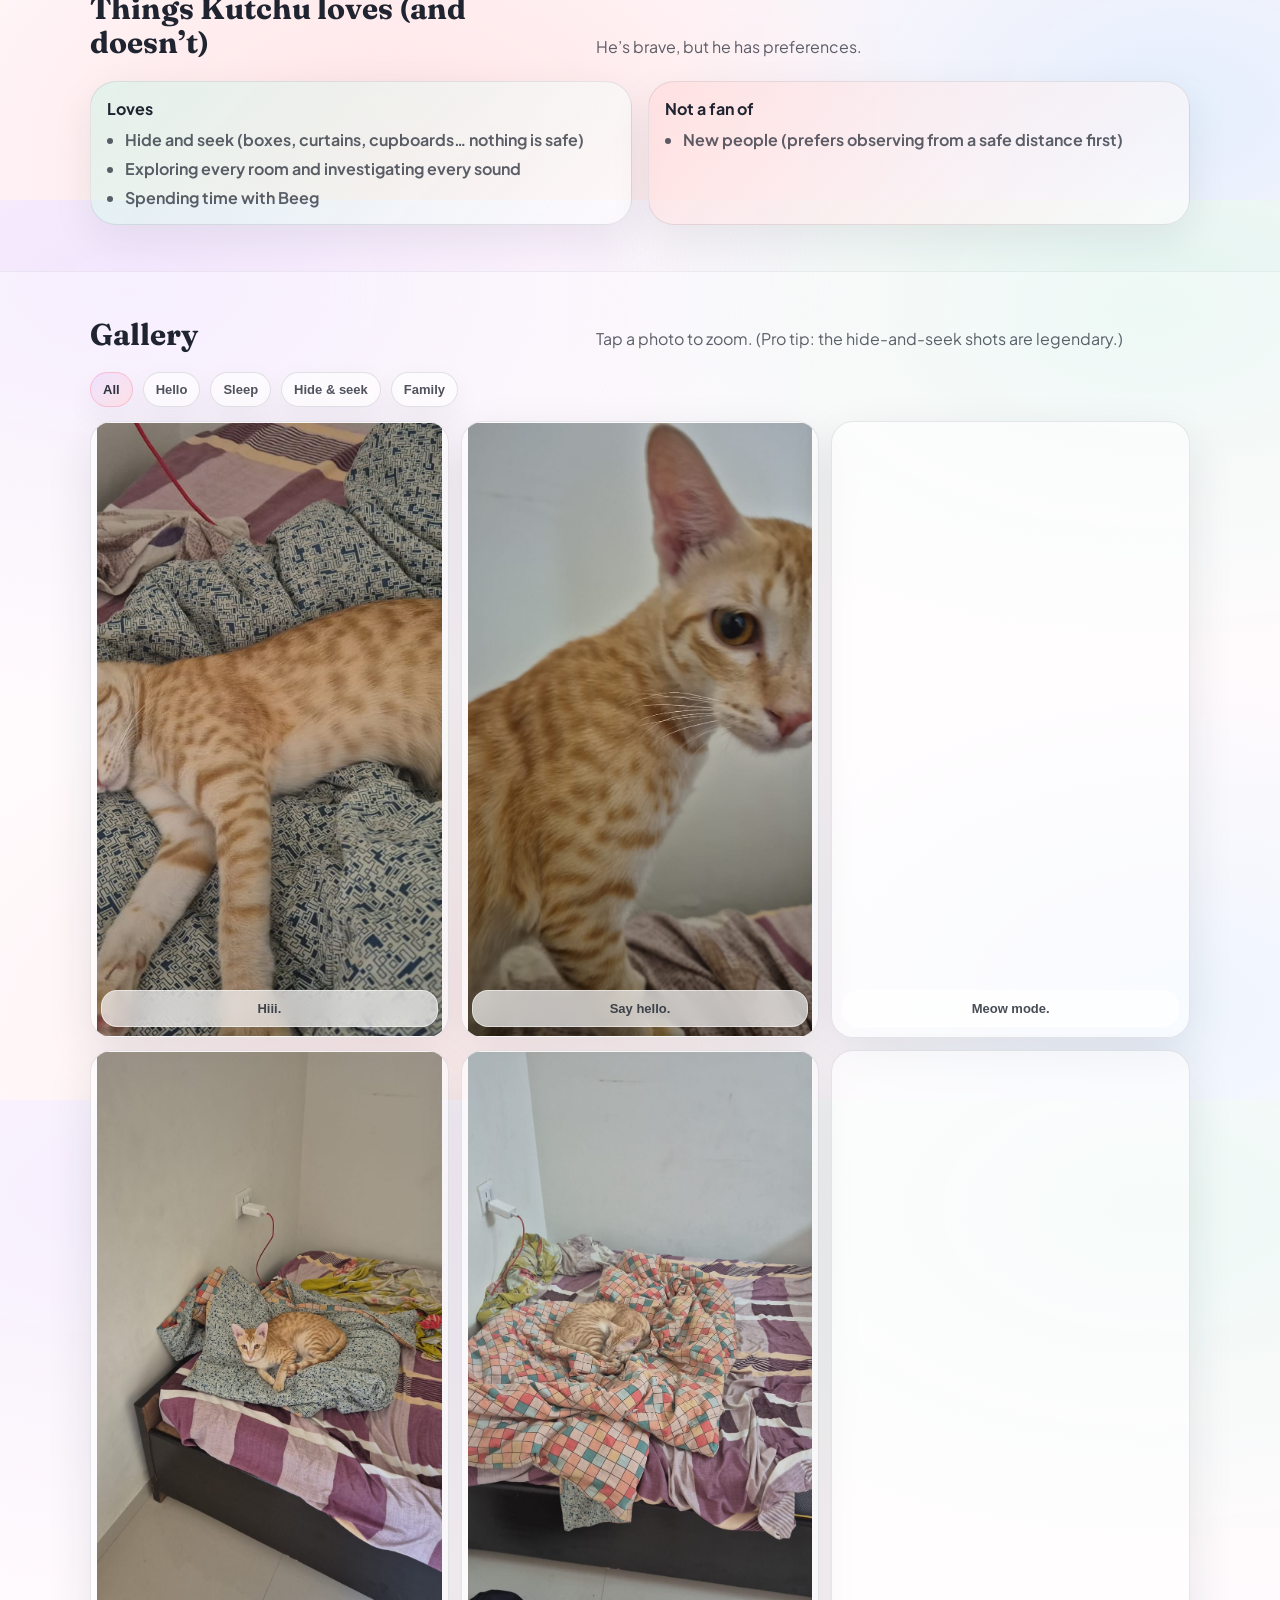
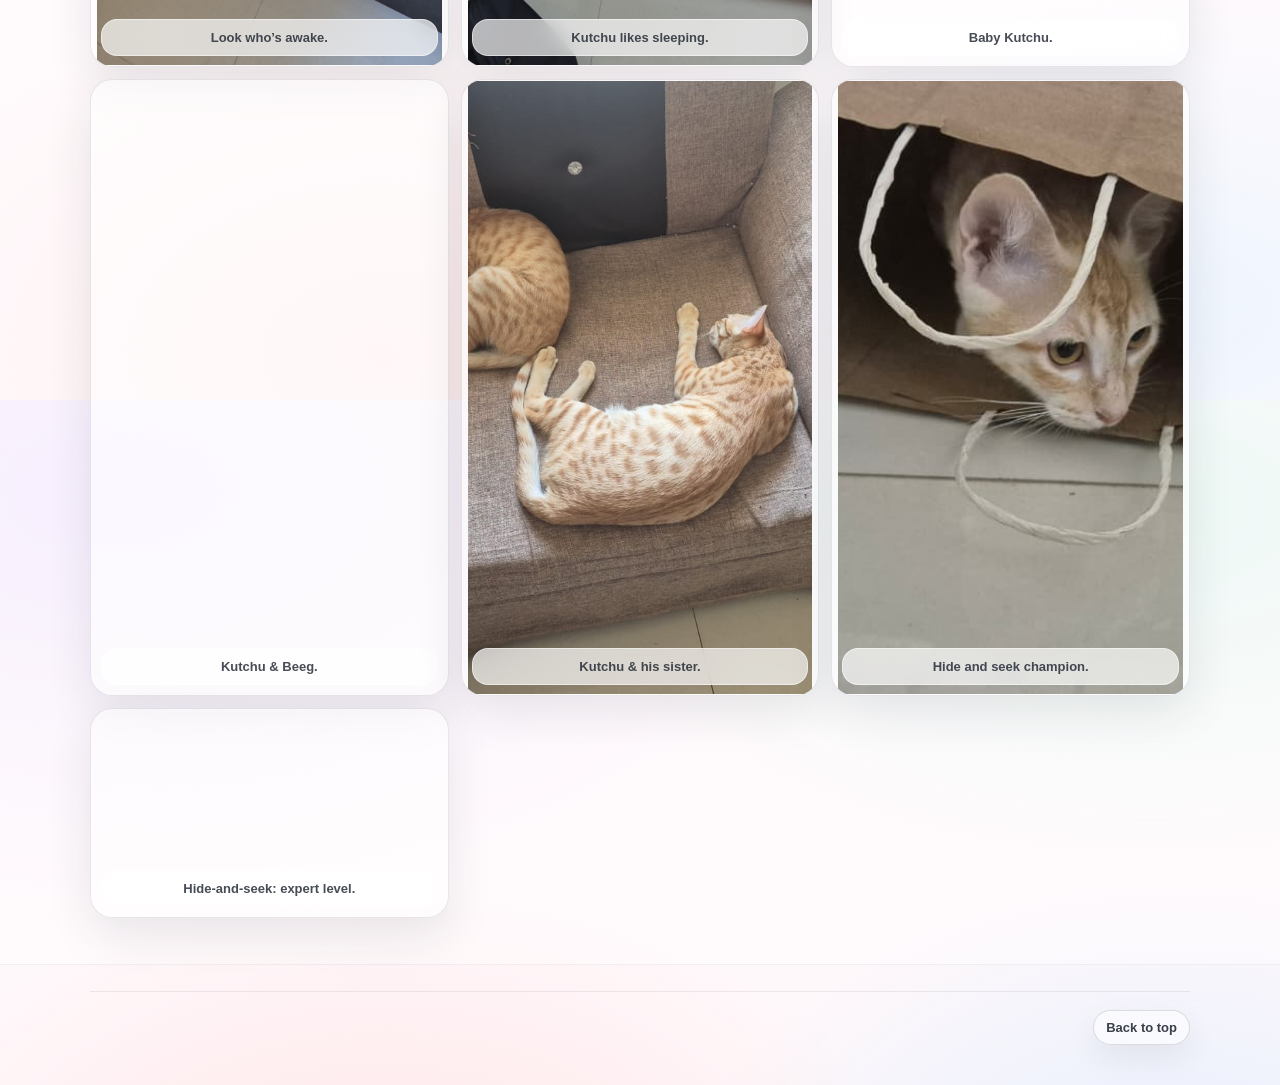
==== commit 46d81bc6: "Update index.html" ====
--- a/index.html
+++ b/index.html
@@ -76,7 +76,7 @@
             <figure class="frame">
               <img
                 id="heroImage"
-                src="./photos/hiii.jpeg"
+                src="hiii.jpeg"
                 alt="Kutchu looking curious and adorable"
                 loading="eager"
                 decoding="async"
@@ -242,7 +242,7 @@
           "Look adorable without even trying",
           "Demand attention at precisely the right moment"
         ],
-        "hero": { "src": "photos/hiii.jpeg", "caption": "Always investigating." },
+        "hero": { "src": "hiii.jpeg", "caption": "Always investigating." },
         "gallery": [
           { "src": "hiii.jpeg", "caption": "Hiii.", "tags": ["hello"] },
           { "src": "say hello.jpeg", "caption": "Say hello.", "tags": ["hello"] },
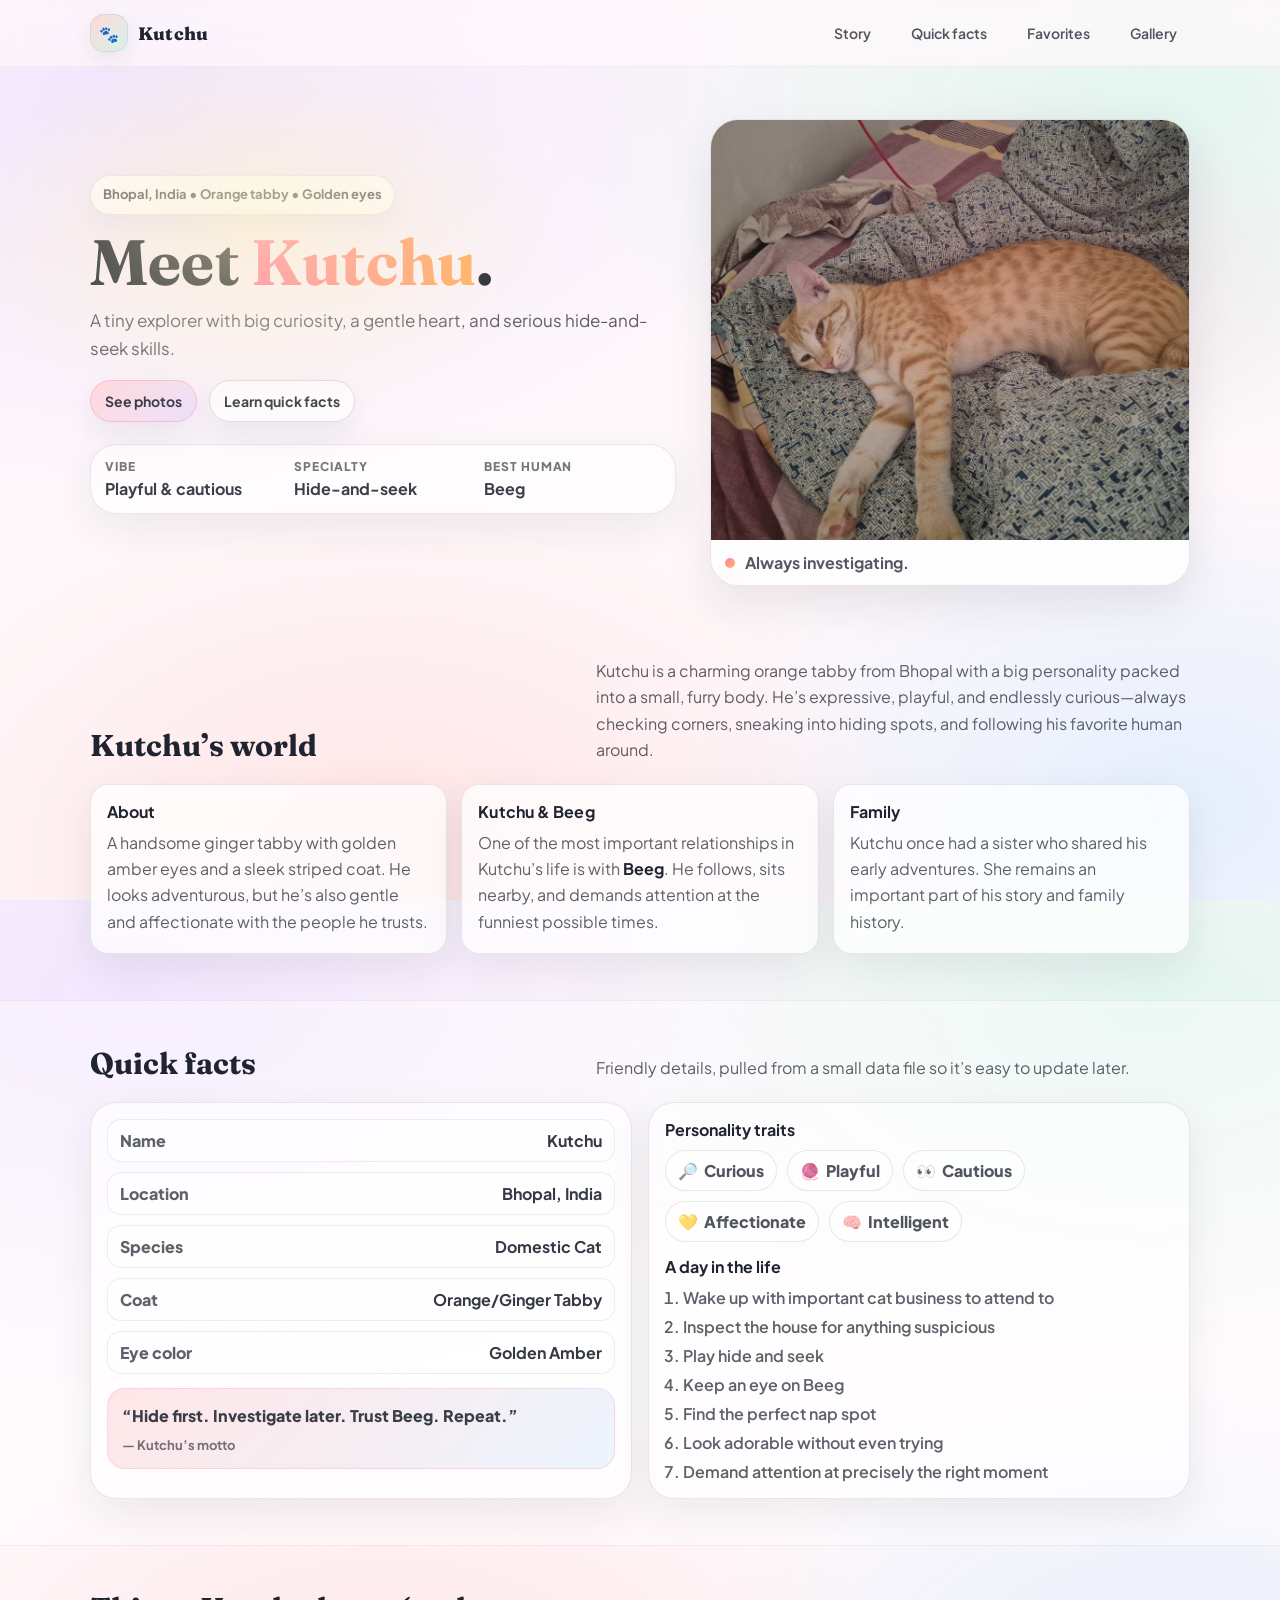
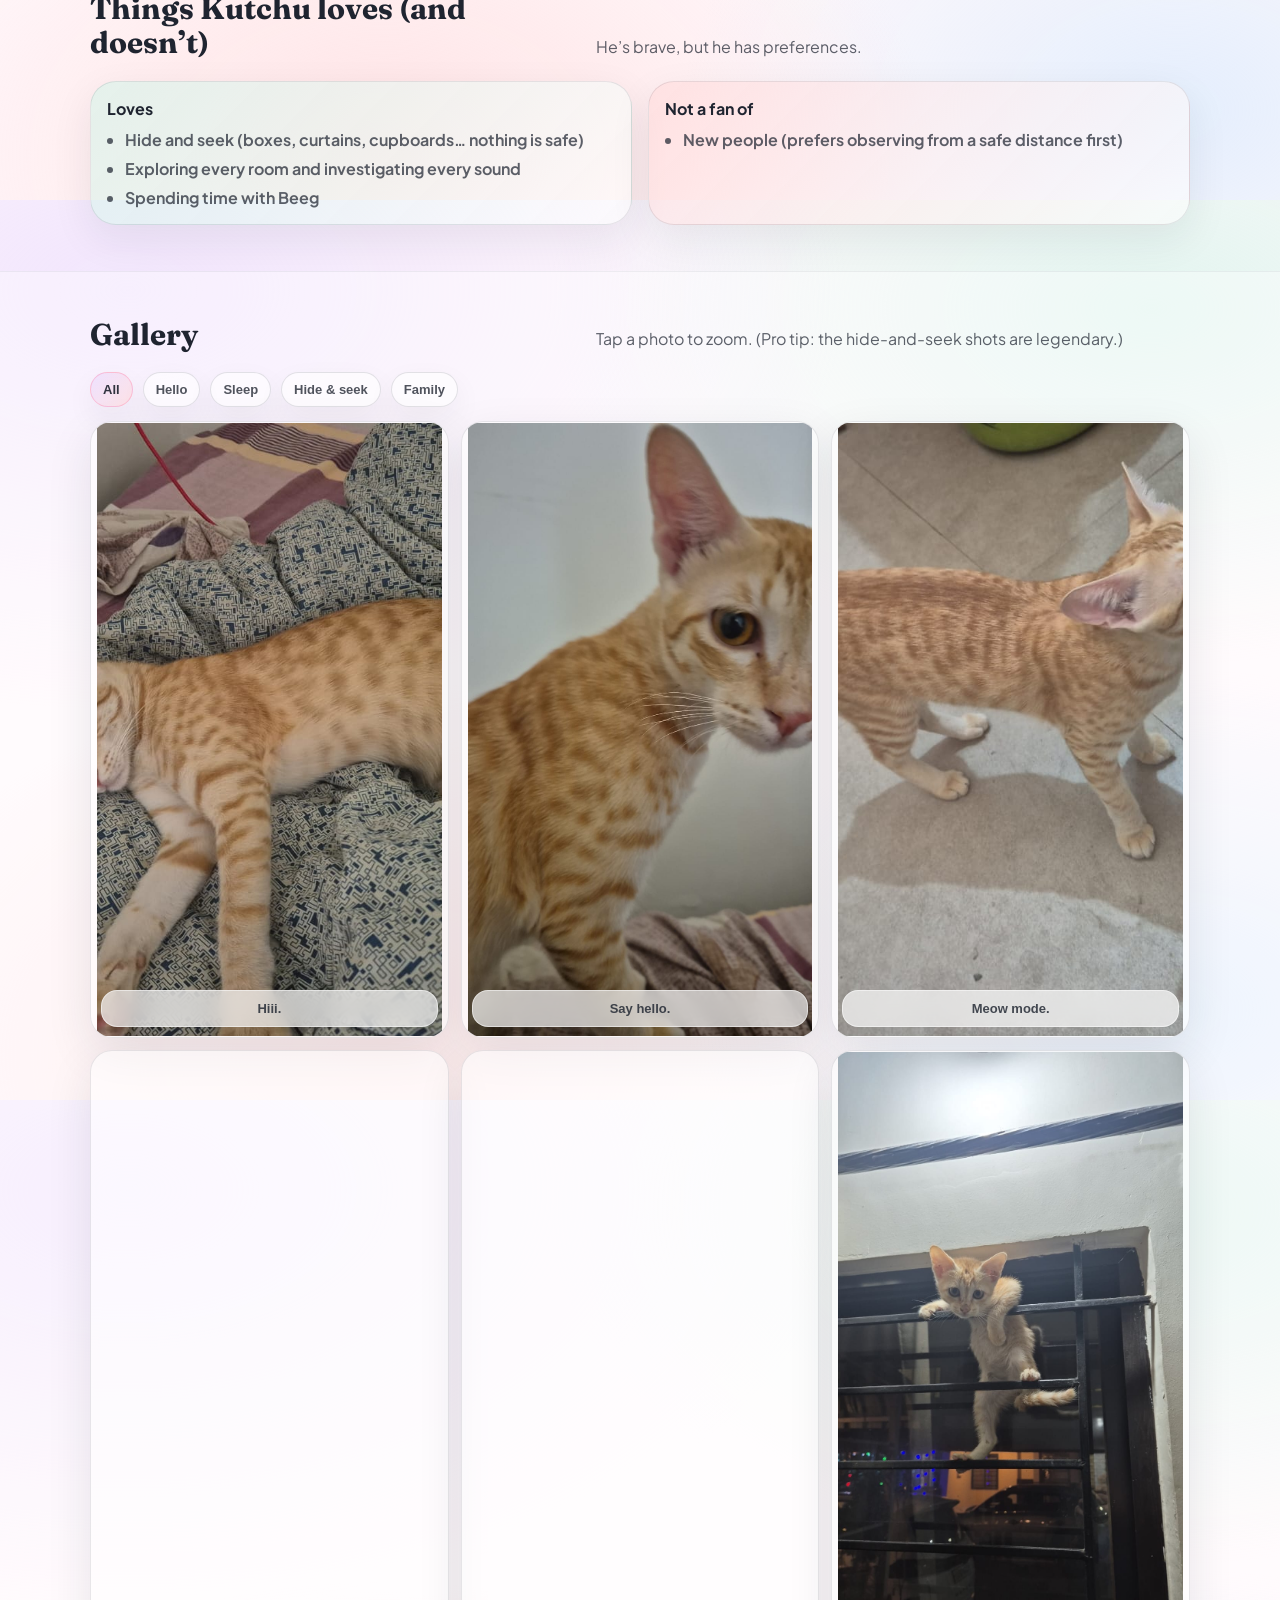
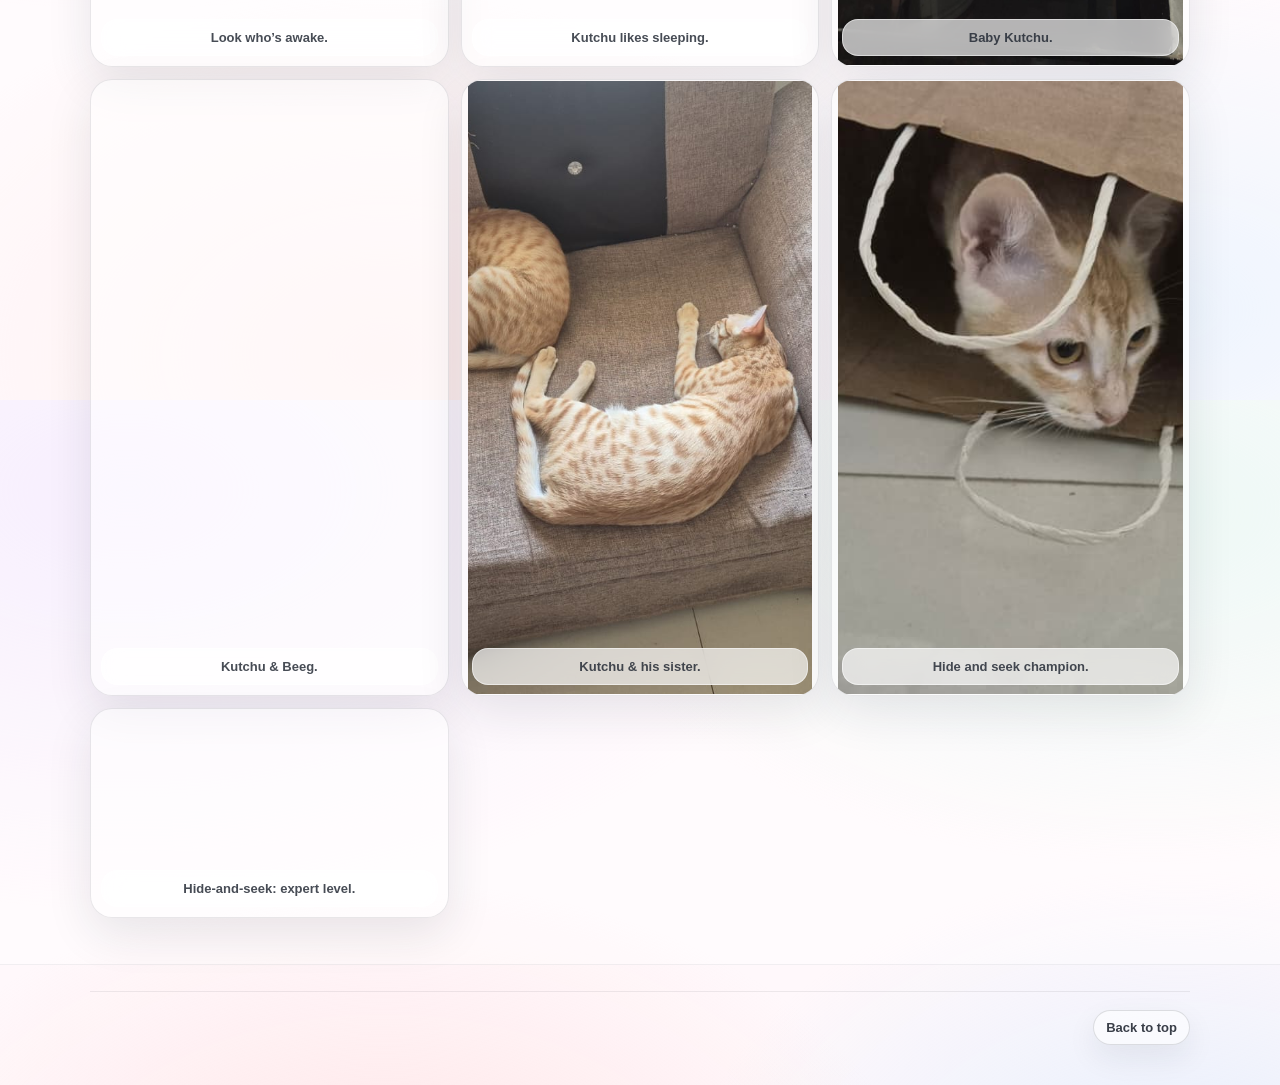
==== commit ef105d86: "Update index.html" ====
--- a/index.html
+++ b/index.html
@@ -12,7 +12,7 @@
     <meta property="og:title" content="Meet Kutchu" />
     <meta
       property="og:description"
-      content="A friendly pastel website about Kutchu: story, quick facts, and photo gallery."
+      content="A website about Kutchu: story, quick facts, and photo gallery."
     />
     <meta property="og:type" content="website" />
 
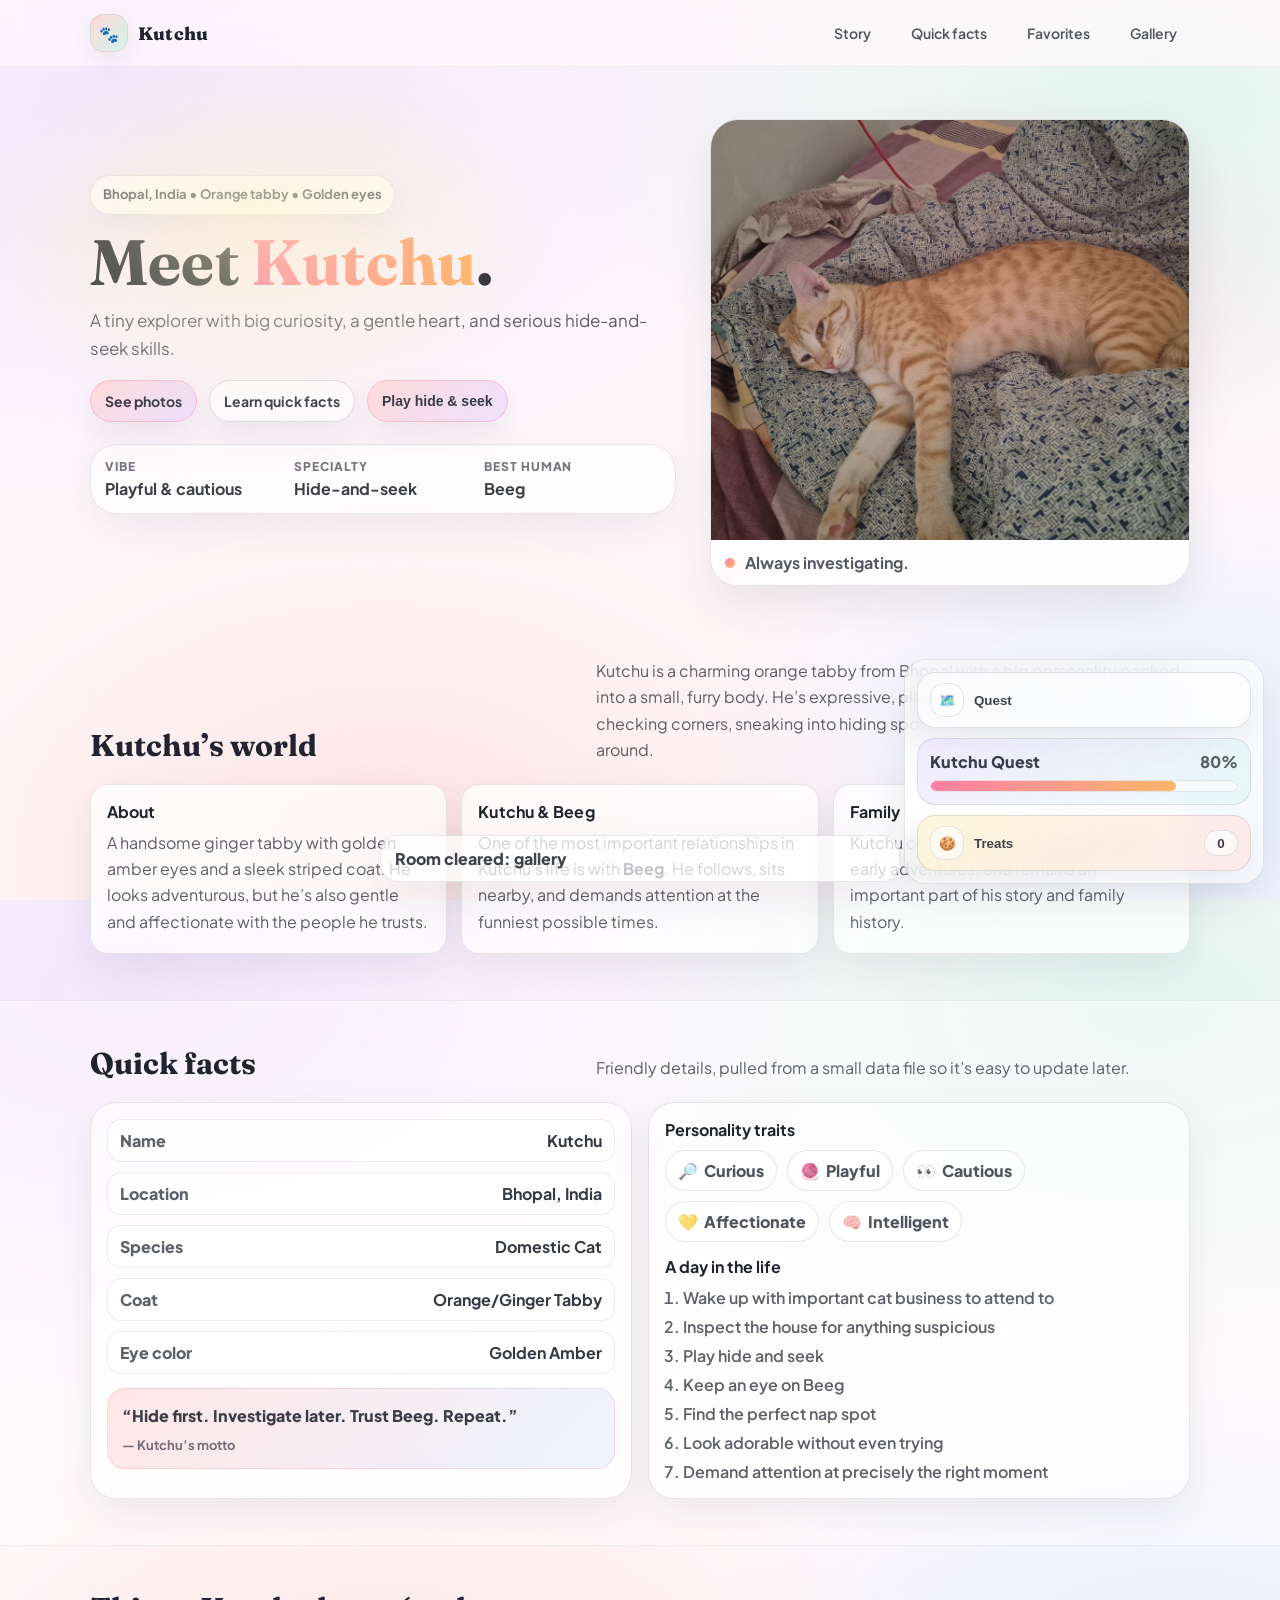
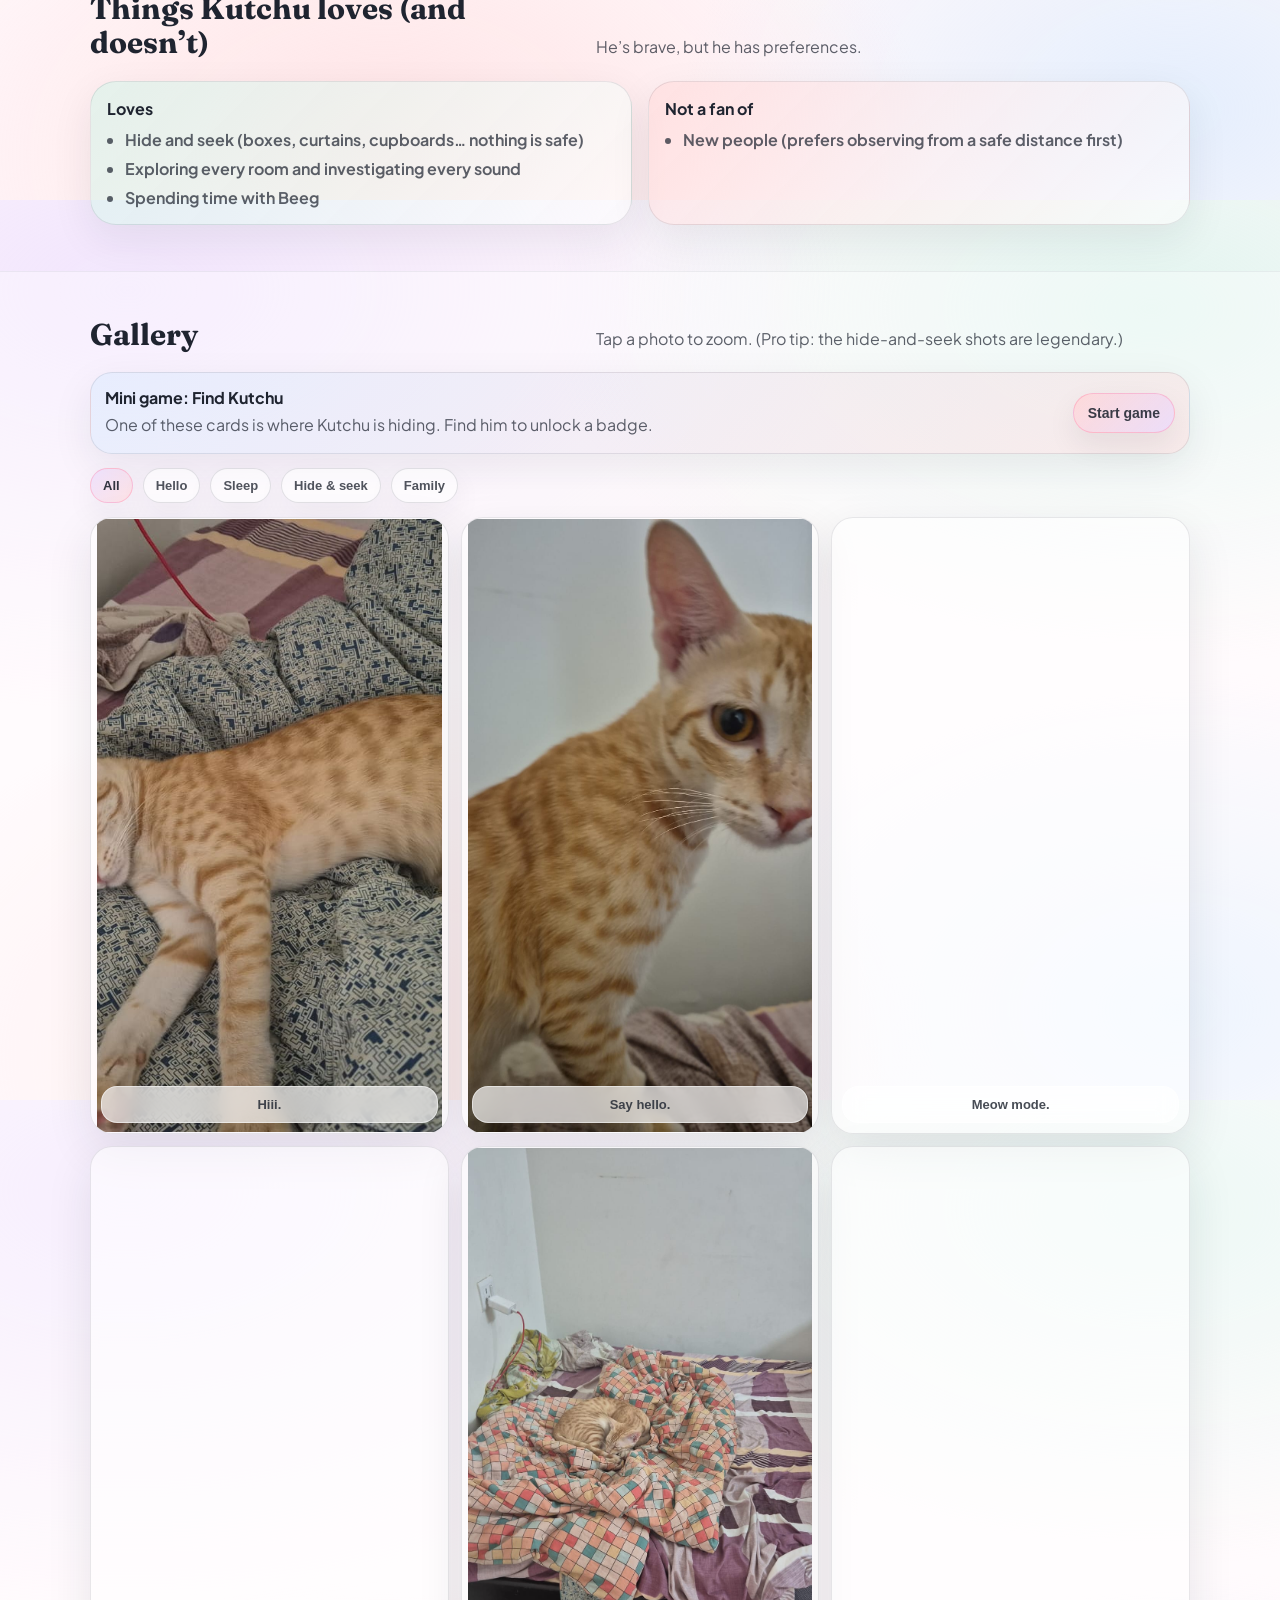
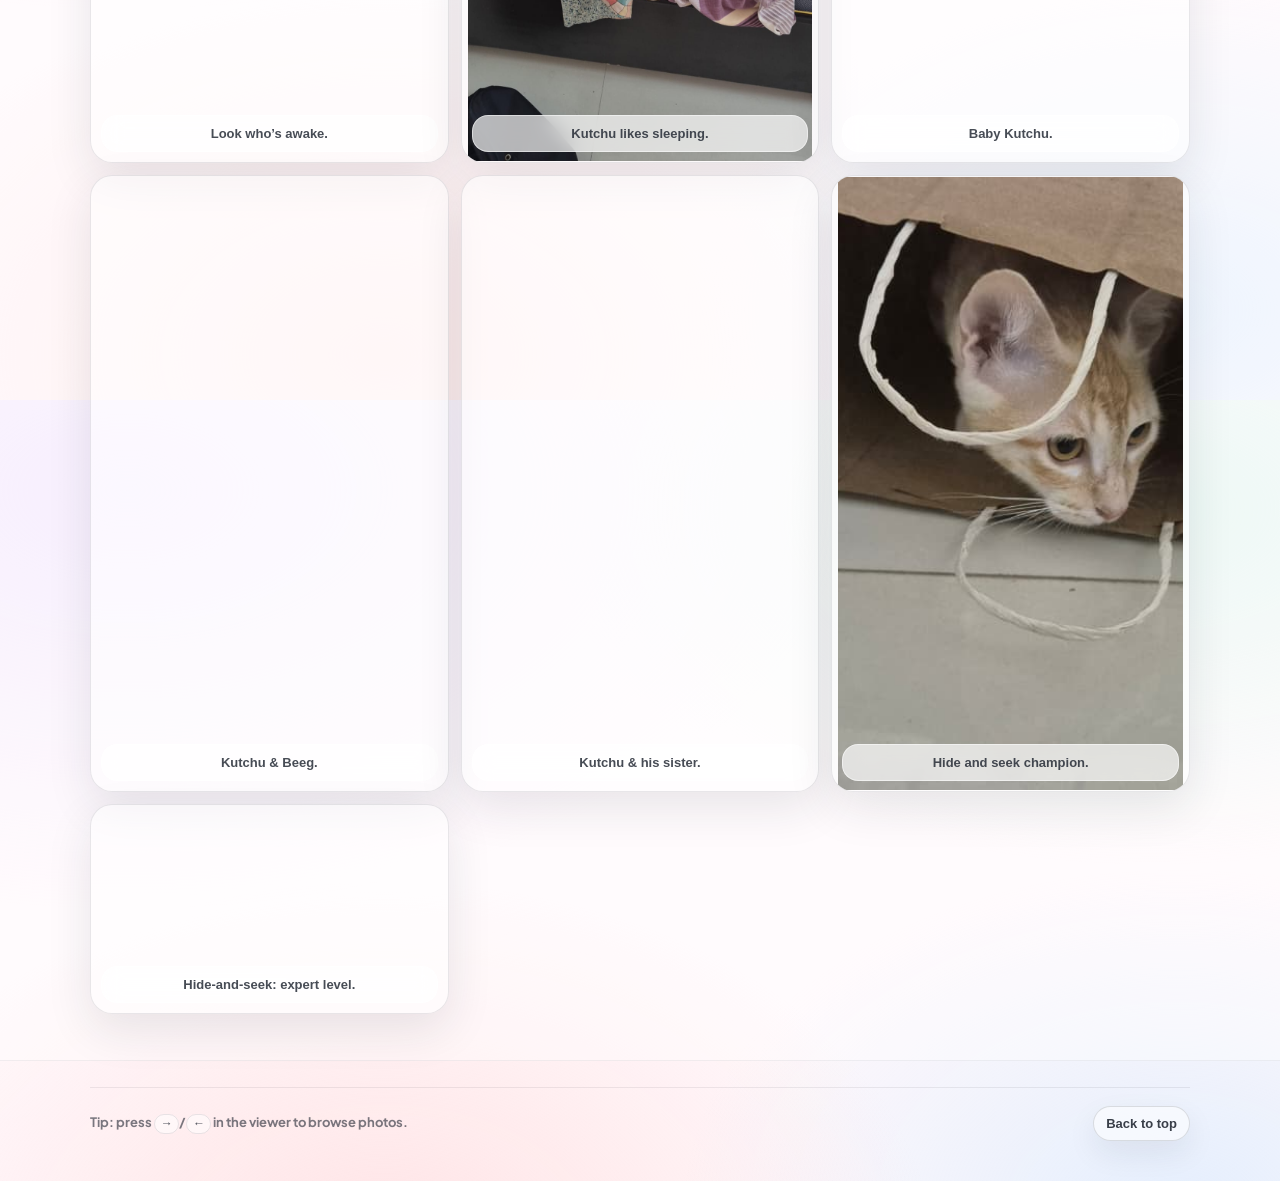
==== commit 33c35356: "Add files via upload" ====
--- a/index.html
+++ b/index.html
@@ -12,7 +12,7 @@
     <meta property="og:title" content="Meet Kutchu" />
     <meta
       property="og:description"
-      content="A website about Kutchu: story, quick facts, and photo gallery."
+      content="A friendly pastel website about Kutchu: story, quick facts, and photo gallery."
     />
     <meta property="og:type" content="website" />
 
@@ -42,6 +42,31 @@
         </nav>
       </div>
     </header>
+
+    <aside class="hud" aria-label="Kutchu Quest HUD">
+      <div class="hud-inner">
+        <button id="questBtn" class="hud-btn" type="button" aria-haspopup="dialog">
+          <span class="hud-ico" aria-hidden="true">🗺️</span>
+          <span class="hud-label">Quest</span>
+        </button>
+
+        <div class="hud-meter" aria-label="Quest progress">
+          <div class="hud-meter-top">
+            <span class="hud-meter-title">Kutchu Quest</span>
+            <span id="progressText" class="hud-meter-val">0%</span>
+          </div>
+          <div class="hud-bar" role="progressbar" aria-valuemin="0" aria-valuemax="100" aria-valuenow="0">
+            <div id="hudBarFill" class="hud-bar-fill"></div>
+          </div>
+        </div>
+
+        <button id="treatBtn" class="hud-btn treat" type="button">
+          <span class="hud-ico" aria-hidden="true">🍪</span>
+          <span class="hud-label">Treats</span>
+          <span id="treatCount" class="hud-badge" aria-label="Treat count">0</span>
+        </button>
+      </div>
+    </aside>
 
     <main id="main">
       <section class="hero">
@@ -55,6 +80,7 @@
             <div class="hero-cta">
               <a class="btn primary" href="#gallery">See photos</a>
               <a class="btn ghost" href="#facts">Learn quick facts</a>
+              <button id="playBtn" class="btn primary" type="button">Play hide & seek</button>
             </div>
             <dl class="mini-stats" aria-label="Highlights">
               <div>
@@ -76,7 +102,7 @@
             <figure class="frame">
               <img
                 id="heroImage"
-                src="hiii.jpeg"
+                src="./hiii.jpeg"
                 alt="Kutchu looking curious and adorable"
                 loading="eager"
                 decoding="async"
@@ -185,6 +211,14 @@
             <p>Tap a photo to zoom. (Pro tip: the hide-and-seek shots are legendary.)</p>
           </div>
 
+          <div class="game-banner" aria-label="Mini game callout">
+            <div class="game-banner-copy">
+              <h3>Mini game: Find Kutchu</h3>
+              <p>One of these cards is where Kutchu is hiding. Find him to unlock a badge.</p>
+            </div>
+            <button id="startGameBtn" class="btn primary" type="button">Start game</button>
+          </div>
+
           <div class="gallery-toolbar">
             <button class="chip-btn" type="button" data-filter="all" aria-pressed="true">All</button>
             <button class="chip-btn" type="button" data-filter="hello" aria-pressed="false">Hello</button>
@@ -200,7 +234,7 @@
 
     <footer class="site-footer">
       <div class="container footer-inner">
-        <p></p>
+        <p class="tiny">Tip: press <kbd>→</kbd>/<kbd>←</kbd> in the viewer to browse photos.</p>
         <button id="backToTop" class="btn small ghost" type="button">Back to top</button>
       </div>
     </footer>
@@ -217,6 +251,38 @@
         </div>
       </div>
     </div>
+
+    <div id="questModal" class="modal" aria-hidden="true" role="dialog" aria-label="Kutchu Quest">
+      <div class="modal-backdrop" data-close="true"></div>
+      <div class="modal-card" role="document">
+        <div class="modal-head">
+          <h2>Kutchu Quest</h2>
+          <button class="modal-x" type="button" aria-label="Close" data-close="true">✕</button>
+        </div>
+        <p class="modal-sub">Collect treats, visit sections, and find Kutchu hiding.</p>
+
+        <div class="quest-grid">
+          <div class="quest-panel">
+            <h3>Map</h3>
+            <div class="map">
+              <a class="map-node" href="#story" data-quest="visited_story">📖 <span>Story</span></a>
+              <a class="map-node" href="#facts" data-quest="visited_facts">🧾 <span>Facts</span></a>
+              <a class="map-node" href="#favorites" data-quest="visited_favorites">💛 <span>Favorites</span></a>
+              <a class="map-node" href="#gallery" data-quest="visited_gallery">🖼️ <span>Gallery</span></a>
+            </div>
+          </div>
+          <div class="quest-panel">
+            <h3>Achievements</h3>
+            <ul id="questList" class="quest-list" aria-label="Quest checklist"></ul>
+            <div id="badgeShelf" class="badge-shelf" aria-label="Badges"></div>
+          </div>
+        </div>
+      </div>
+    </div>
+
+    <div id="toast" class="toast" aria-live="polite" aria-atomic="true"></div>
+
+    <div id="confetti" class="confetti" aria-hidden="true"></div>
 
     <script id="kutchuData" type="application/json">
       {
--- a/styles.css
+++ b/styles.css
@@ -5,6 +5,7 @@
   --muted: rgba(31,36,48,.72);
   --stroke: rgba(31,36,48,.12);
   --shadow: 0 18px 45px rgba(31, 36, 48, .10);
+  --shadow-soft: 0 16px 44px rgba(31, 36, 48, .08);
 
   --peach: #ffd6d6;
   --mint: #ccf3e6;
@@ -12,6 +13,7 @@
   --sky: #cfe7ff;
   --butter: #fff2c2;
   --accent: #ff7aa2;
+  --accent2: #ffb05e;
 
   --radius: 18px;
   --radius-lg: 26px;
@@ -38,6 +40,15 @@
 a{ color: inherit; text-decoration: none; }
 p{ line-height: 1.65; margin: 0; color: var(--muted); }
 strong{ color: var(--text); font-weight: 700; }
+kbd{
+  font-family: ui-monospace, SFMono-Regular, Menlo, Monaco, Consolas, "Liberation Mono", "Courier New", monospace;
+  font-size: 12px;
+  padding: 2px 8px;
+  border-radius: 10px;
+  border: 1px solid rgba(31,36,48,.10);
+  background: rgba(255,255,255,.55);
+  color: rgba(31,36,48,.80);
+}
 code{
   font-family: ui-monospace, SFMono-Regular, Menlo, Monaco, Consolas, "Liberation Mono", "Courier New", monospace;
   font-size: .95em;
@@ -67,6 +78,93 @@
   backdrop-filter: blur(14px);
   background: rgba(255,248,251,.72);
   border-bottom: 1px solid rgba(31,36,48,.06);
+}
+
+.hud{
+  position: fixed;
+  right: 16px;
+  bottom: 16px;
+  z-index: 70;
+}
+.hud-inner{
+  display: grid;
+  gap: 10px;
+  width: min(360px, calc(100vw - 32px));
+  padding: 12px;
+  border-radius: 22px;
+  border: 1px solid rgba(31,36,48,.10);
+  background: rgba(255,255,255,.62);
+  backdrop-filter: blur(14px);
+  box-shadow: var(--shadow-soft);
+}
+.hud-btn{
+  cursor: pointer;
+  border: 1px solid rgba(31,36,48,.12);
+  background: rgba(255,255,255,.60);
+  border-radius: 18px;
+  padding: 10px 12px;
+  display: flex;
+  align-items: center;
+  gap: 10px;
+  font-weight: 900;
+  color: rgba(31,36,48,.86);
+  box-shadow: 0 12px 30px rgba(31,36,48,.06);
+  transition: transform .15s ease, box-shadow .15s ease;
+}
+.hud-btn:hover{ transform: translateY(-1px); box-shadow: 0 18px 42px rgba(31,36,48,.10); }
+.hud-btn:active{ transform: translateY(0px); }
+.hud-btn.treat{
+  background: linear-gradient(135deg, rgba(255,242,194,.55), rgba(255,214,214,.46));
+}
+.hud-ico{
+  width: 34px;
+  height: 34px;
+  display: grid;
+  place-items: center;
+  border-radius: 14px;
+  border: 1px solid rgba(31,36,48,.10);
+  background: rgba(255,255,255,.58);
+}
+.hud-label{ flex: 1; text-align: left; }
+.hud-badge{
+  min-width: 34px;
+  height: 26px;
+  padding: 0 10px;
+  display: grid;
+  place-items: center;
+  border-radius: 999px;
+  border: 1px solid rgba(31,36,48,.12);
+  background: rgba(255,255,255,.70);
+  font-weight: 900;
+}
+.hud-meter{
+  padding: 12px;
+  border-radius: 18px;
+  border: 1px solid rgba(31,36,48,.10);
+  background: linear-gradient(135deg, rgba(231,215,255,.42), rgba(204,243,230,.36));
+}
+.hud-meter-top{
+  display: flex;
+  justify-content: space-between;
+  align-items: baseline;
+  gap: 10px;
+  margin-bottom: 8px;
+}
+.hud-meter-title{ font-weight: 1000; color: rgba(31,36,48,.88); }
+.hud-meter-val{ font-weight: 900; color: rgba(31,36,48,.70); }
+.hud-bar{
+  height: 12px;
+  border-radius: 999px;
+  overflow: hidden;
+  border: 1px solid rgba(31,36,48,.10);
+  background: rgba(255,255,255,.55);
+}
+.hud-bar-fill{
+  height: 100%;
+  width: 0%;
+  background: linear-gradient(90deg, rgba(255,122,162,.95), rgba(255,176,94,.92));
+  border-radius: 999px;
+  transition: width .25s ease;
 }
 .header-inner{
   display: flex;
@@ -248,6 +346,24 @@
   color: rgba(31,36,48,.76);
   background: rgba(255,255,255,.65);
 }
+
+.game-banner{
+  margin: 10px 0 14px;
+  display: flex;
+  align-items: center;
+  justify-content: space-between;
+  gap: 12px;
+  padding: 14px;
+  border-radius: 22px;
+  border: 1px solid rgba(31,36,48,.10);
+  background: linear-gradient(135deg, rgba(207,231,255,.40), rgba(255,214,214,.40));
+  box-shadow: 0 14px 42px rgba(31,36,48,.08);
+}
+.game-banner h3{
+  margin: 0 0 4px 0;
+  font-size: 16px;
+}
+.game-banner p{ margin: 0; max-width: 60ch; }
 .dot{
   width: 10px;
   height: 10px;
@@ -471,6 +587,10 @@
   transition: transform .15s ease, box-shadow .15s ease;
 }
 .tile:hover{ transform: translateY(-2px); box-shadow: 0 22px 60px rgba(31,36,48,.12); }
+.tile:focus-visible{
+  outline: 3px solid rgba(255,122,162,.38);
+  outline-offset: 3px;
+}
 .tile img{
   width: 100%;
   height: 100%;
@@ -502,6 +622,11 @@
   padding-top: 18px;
 }
 .footer-inner p{ margin: 0; }
+.tiny{
+  font-size: 13px;
+  font-weight: 700;
+  color: rgba(31,36,48,.60);
+}
 
 .lightbox{
   position: fixed;
@@ -567,6 +692,170 @@
   border-color: rgba(255,214,214,.28);
 }
 
+.modal{
+  position: fixed;
+  inset: 0;
+  display: none;
+  z-index: 90;
+}
+.modal[aria-hidden="false"]{ display: grid; place-items: center; }
+.modal-backdrop{
+  position: absolute;
+  inset: 0;
+  background: rgba(22, 24, 32, .45);
+  backdrop-filter: blur(10px);
+}
+.modal-card{
+  position: relative;
+  width: min(980px, calc(100% - 26px));
+  border-radius: 26px;
+  overflow: hidden;
+  border: 1px solid rgba(255,255,255,.14);
+  box-shadow: 0 30px 110px rgba(0,0,0,.28);
+  background: rgba(255,255,255,.72);
+}
+.modal-head{
+  display: flex;
+  align-items: center;
+  justify-content: space-between;
+  gap: 12px;
+  padding: 14px 16px 10px;
+  border-bottom: 1px solid rgba(31,36,48,.08);
+}
+.modal-head h2{
+  margin: 0;
+  font-family: "Fraunces", ui-serif, Georgia, serif;
+  font-size: 22px;
+}
+.modal-x{
+  cursor: pointer;
+  width: 42px;
+  height: 42px;
+  border-radius: 999px;
+  border: 1px solid rgba(31,36,48,.12);
+  background: rgba(255,255,255,.65);
+  font-weight: 900;
+}
+.modal-sub{
+  padding: 10px 16px 0;
+  margin: 0;
+}
+.quest-grid{
+  display: grid;
+  grid-template-columns: 1fr 1fr;
+  gap: 14px;
+  padding: 14px 16px 18px;
+}
+.quest-panel{
+  border-radius: 22px;
+  border: 1px solid rgba(31,36,48,.10);
+  background: rgba(255,255,255,.60);
+  padding: 14px;
+}
+.quest-panel h3{ margin: 0 0 10px 0; font-size: 16px; }
+.map{ display: grid; gap: 10px; }
+.map-node{
+  display: flex;
+  align-items: center;
+  justify-content: space-between;
+  gap: 12px;
+  padding: 12px 12px;
+  border-radius: 18px;
+  border: 1px solid rgba(31,36,48,.10);
+  background: linear-gradient(135deg, rgba(231,215,255,.40), rgba(204,243,230,.30));
+  font-weight: 900;
+}
+.map-node span{ opacity: .92; }
+.map-node[data-done="true"]{
+  background: linear-gradient(135deg, rgba(204,243,230,.55), rgba(255,242,194,.40));
+}
+.quest-list{
+  list-style: none;
+  margin: 0;
+  padding: 0;
+  display: grid;
+  gap: 10px;
+}
+.quest-item{
+  display: flex;
+  align-items: center;
+  justify-content: space-between;
+  gap: 12px;
+  padding: 12px 12px;
+  border-radius: 18px;
+  border: 1px solid rgba(31,36,48,.10);
+  background: rgba(255,255,255,.58);
+  font-weight: 900;
+}
+.quest-item small{
+  font-weight: 900;
+  color: rgba(31,36,48,.60);
+}
+.quest-item[data-done="true"]{
+  background: linear-gradient(135deg, rgba(255,214,214,.40), rgba(207,231,255,.35));
+}
+.badge-shelf{
+  margin-top: 12px;
+  display: flex;
+  gap: 10px;
+  flex-wrap: wrap;
+}
+.badge{
+  display: inline-flex;
+  align-items: center;
+  gap: 8px;
+  padding: 10px 12px;
+  border-radius: 999px;
+  border: 1px solid rgba(31,36,48,.10);
+  background: rgba(255,255,255,.62);
+  font-weight: 950;
+}
+
+.toast{
+  position: fixed;
+  left: 50%;
+  bottom: 18px;
+  transform: translateX(-50%);
+  z-index: 95;
+  width: min(520px, calc(100% - 26px));
+  pointer-events: none;
+}
+.toast > div{
+  pointer-events: auto;
+  padding: 12px 14px;
+  border-radius: 18px;
+  border: 1px solid rgba(31,36,48,.10);
+  background: rgba(255,255,255,.72);
+  box-shadow: var(--shadow-soft);
+  font-weight: 900;
+  color: rgba(31,36,48,.86);
+  animation: pop .18s ease;
+}
+@keyframes pop{
+  from{ transform: translateY(8px); opacity: 0; }
+  to{ transform: translateY(0px); opacity: 1; }
+}
+
+.confetti{
+  position: fixed;
+  inset: 0;
+  pointer-events: none;
+  z-index: 94;
+}
+.confetti i{
+  position: absolute;
+  width: 10px;
+  height: 16px;
+  border-radius: 4px;
+  background: rgba(255,214,214,.95);
+  top: -20px;
+  animation: fall 900ms ease-in forwards;
+  box-shadow: 0 14px 30px rgba(31,36,48,.10);
+}
+@keyframes fall{
+  to{ transform: translateY(calc(100vh + 40px)) rotate(260deg); opacity: .95; }
+}
+
 @media (max-width: 960px){
   .hero-grid{ grid-template-columns: 1fr; }
   .frame img{ height: 360px; }
@@ -575,6 +864,8 @@
   .facts-grid{ grid-template-columns: 1fr; }
   .split{ grid-template-columns: 1fr; }
   .tile{ grid-column: span 6; }
+  .quest-grid{ grid-template-columns: 1fr; }
+  .hud{ right: 12px; bottom: 12px; }
 }
 
 @media (max-width: 560px){
@@ -582,9 +873,11 @@
   .mini-stats{ grid-template-columns: 1fr; }
   .tile{ grid-column: span 12; }
   .frame img{ height: 320px; }
+  .hud-inner{ width: calc(100vw - 24px); }
 }
 
 @media (prefers-reduced-motion: reduce){
-  .btn, .tile{ transition: none; }
-}
-
+  .btn, .tile, .hud-bar-fill, .hud-btn{ transition: none; }
+  .confetti i{ animation: none; }
+}
+
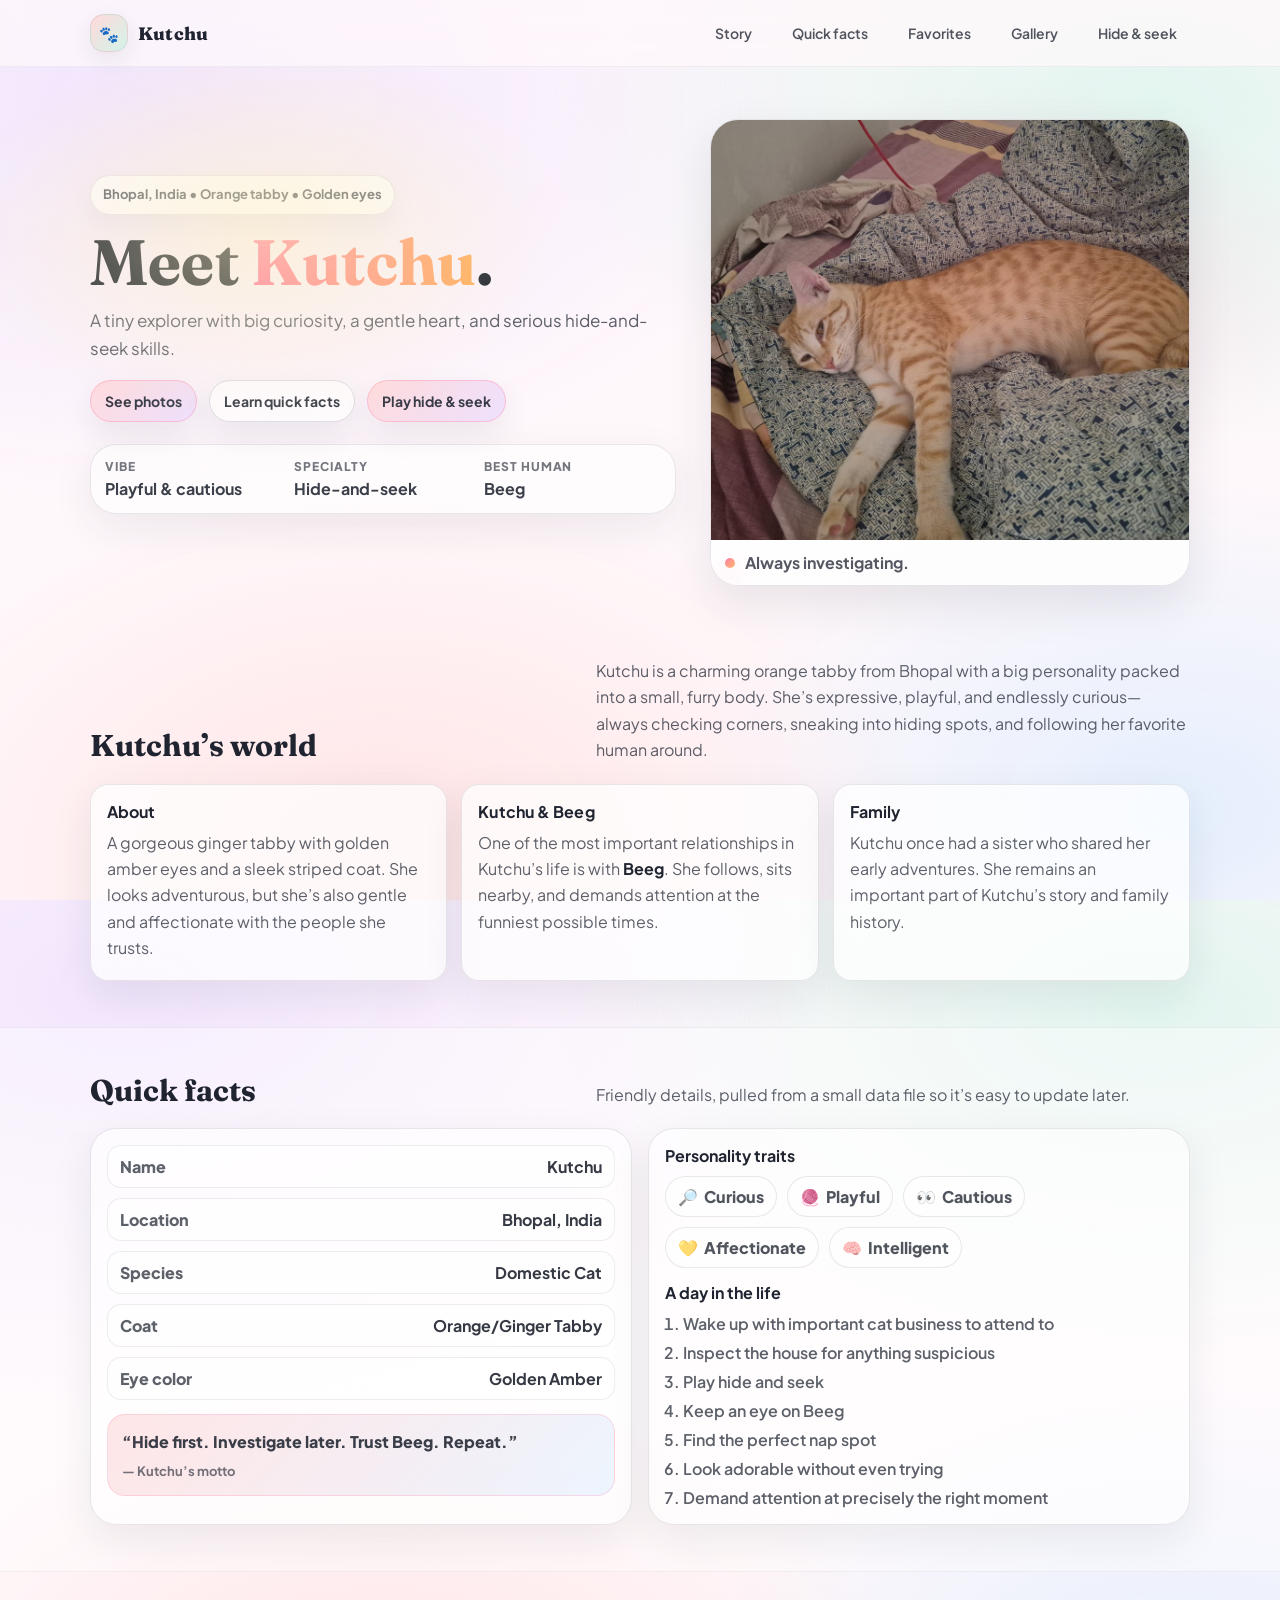
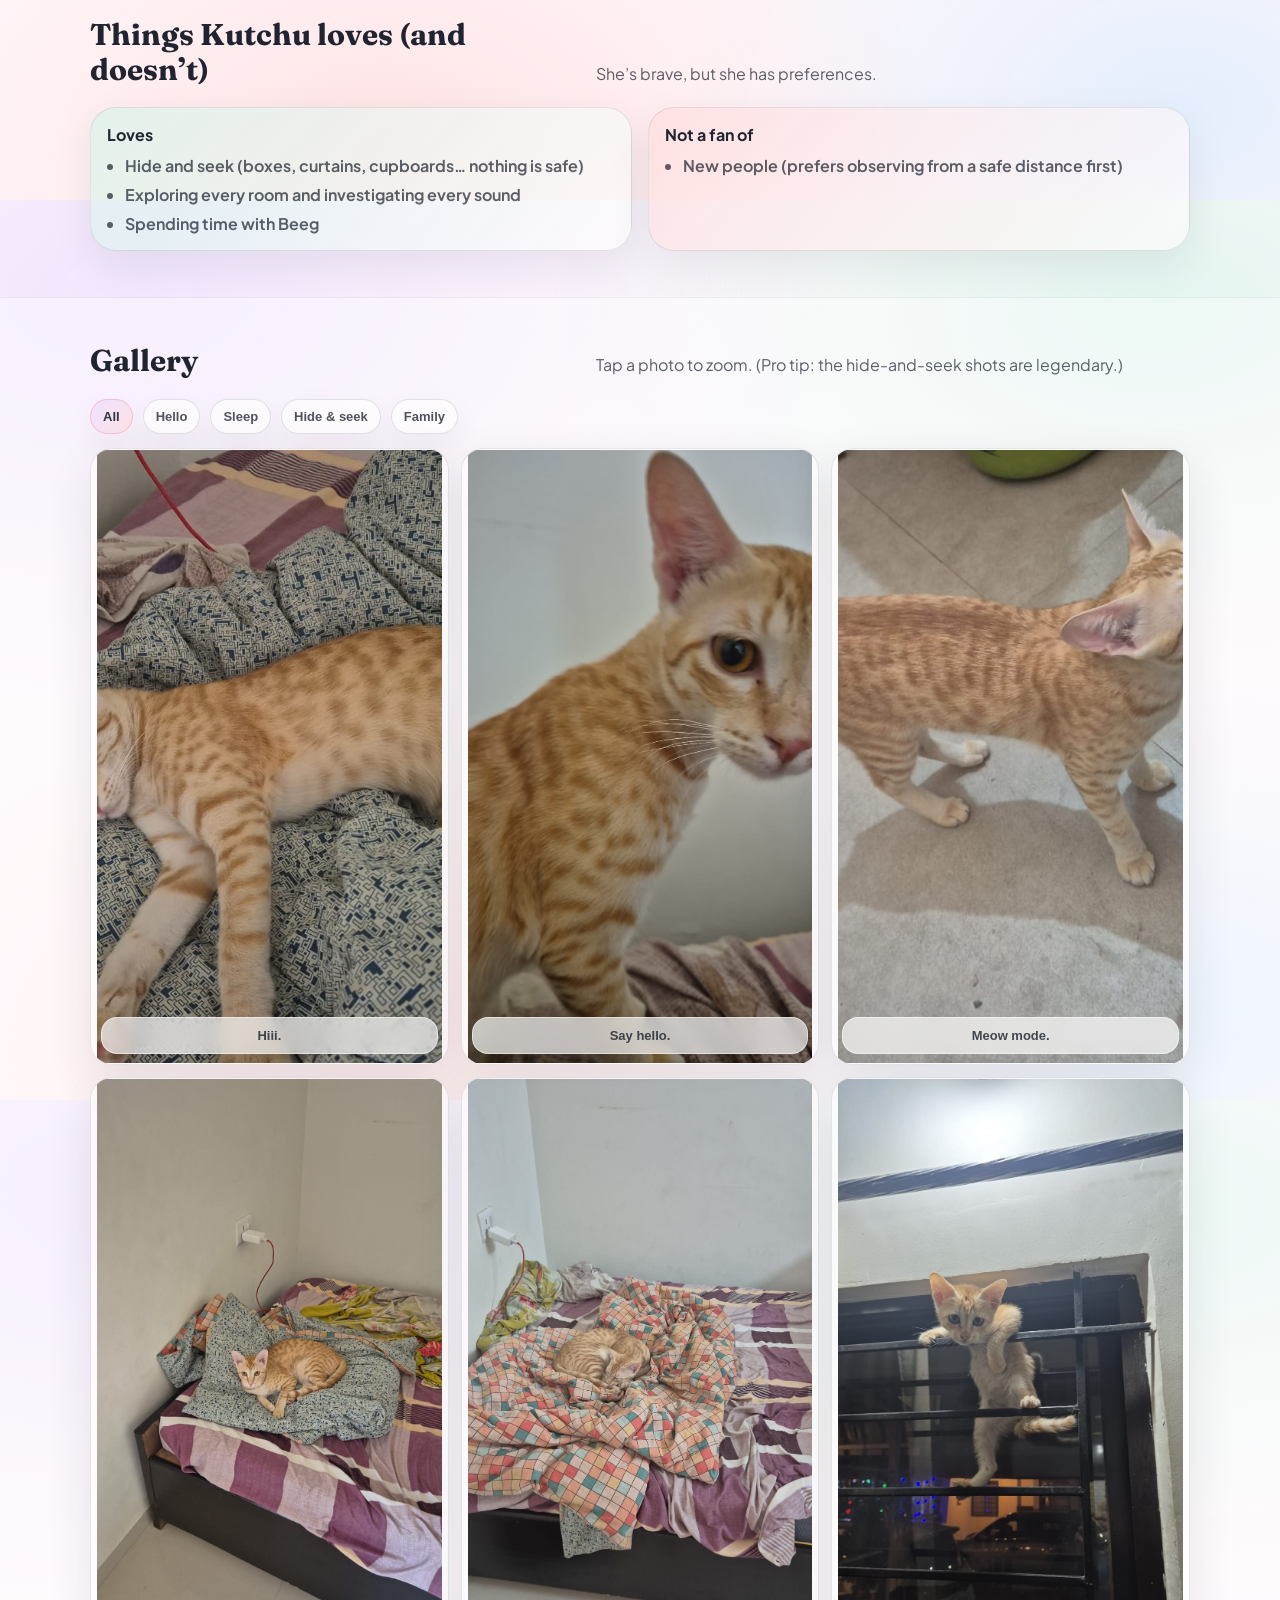
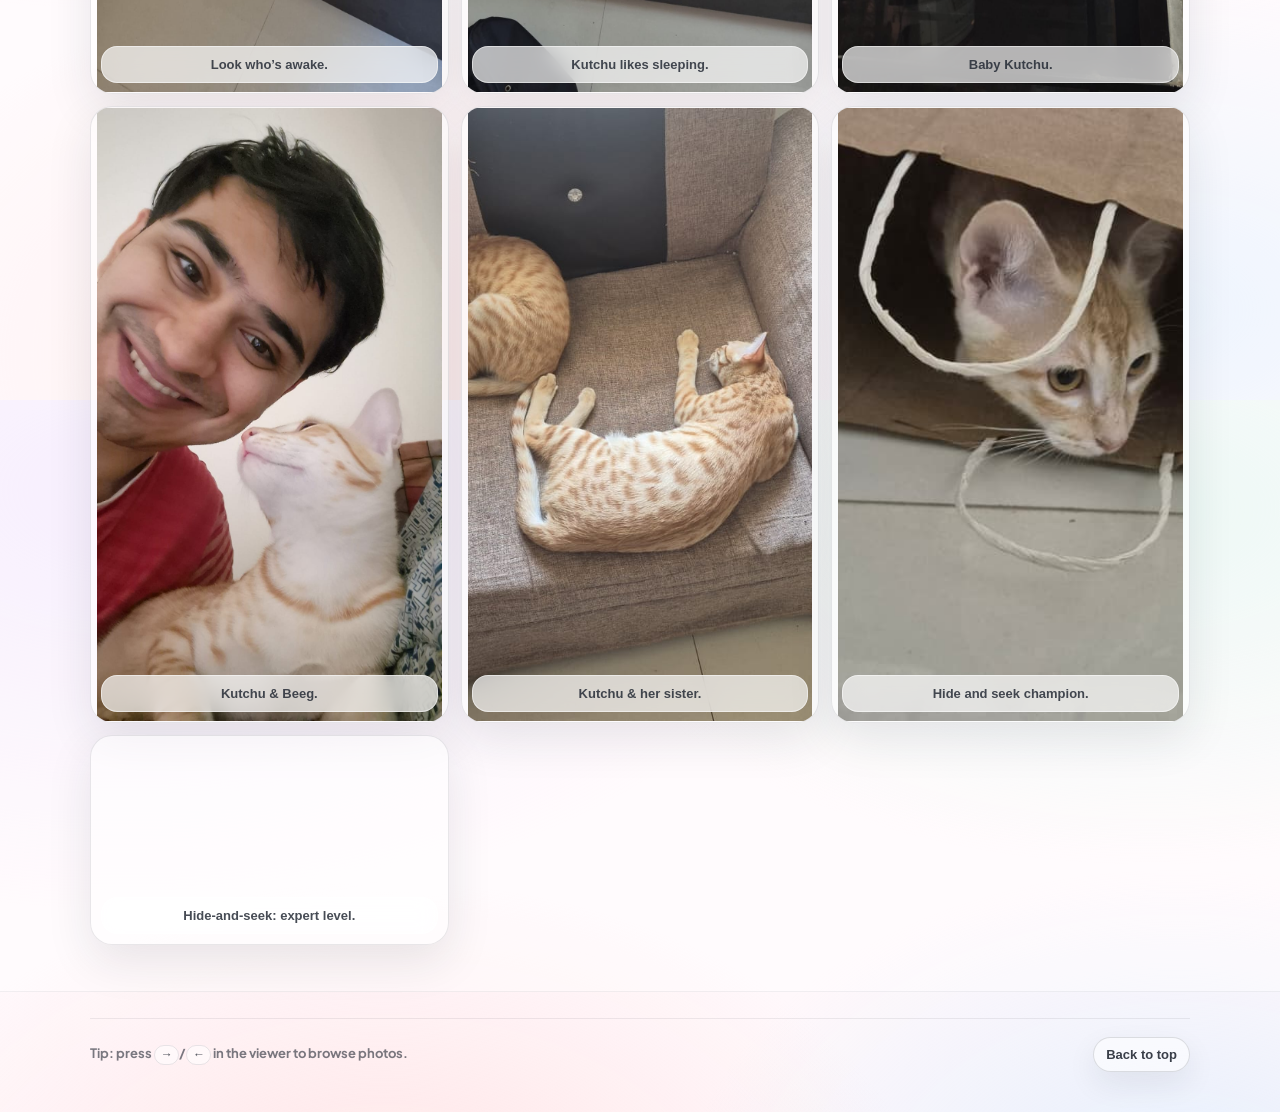
==== commit b4c8f7ad: "Add files via upload" ====
--- a/index.html
+++ b/index.html
@@ -39,34 +39,10 @@
           <a href="#facts">Quick facts</a>
           <a href="#favorites">Favorites</a>
           <a href="#gallery">Gallery</a>
+          <a href="./game.html">Hide &amp; seek</a>
         </nav>
       </div>
     </header>
-
-    <aside class="hud" aria-label="Kutchu Quest HUD">
-      <div class="hud-inner">
-        <button id="questBtn" class="hud-btn" type="button" aria-haspopup="dialog">
-          <span class="hud-ico" aria-hidden="true">🗺️</span>
-          <span class="hud-label">Quest</span>
-        </button>
-
-        <div class="hud-meter" aria-label="Quest progress">
-          <div class="hud-meter-top">
-            <span class="hud-meter-title">Kutchu Quest</span>
-            <span id="progressText" class="hud-meter-val">0%</span>
-          </div>
-          <div class="hud-bar" role="progressbar" aria-valuemin="0" aria-valuemax="100" aria-valuenow="0">
-            <div id="hudBarFill" class="hud-bar-fill"></div>
-          </div>
-        </div>
-
-        <button id="treatBtn" class="hud-btn treat" type="button">
-          <span class="hud-ico" aria-hidden="true">🍪</span>
-          <span class="hud-label">Treats</span>
-          <span id="treatCount" class="hud-badge" aria-label="Treat count">0</span>
-        </button>
-      </div>
-    </aside>
 
     <main id="main">
       <section class="hero">
@@ -80,7 +56,7 @@
             <div class="hero-cta">
               <a class="btn primary" href="#gallery">See photos</a>
               <a class="btn ghost" href="#facts">Learn quick facts</a>
-              <button id="playBtn" class="btn primary" type="button">Play hide & seek</button>
+              <a class="btn primary" href="./game.html">Play hide &amp; seek</a>
             </div>
             <dl class="mini-stats" aria-label="Highlights">
               <div>
@@ -123,8 +99,8 @@
             <h2>Kutchu’s world</h2>
             <p>
               Kutchu is a charming orange tabby from Bhopal with a big personality packed into a small, furry body.
-              He’s expressive, playful, and endlessly curious—always checking corners, sneaking into hiding spots,
-              and following his favorite human around.
+              She’s expressive, playful, and endlessly curious—always checking corners, sneaking into hiding spots,
+              and following her favorite human around.
             </p>
           </div>
 
@@ -132,21 +108,21 @@
             <article class="card">
               <h3>About</h3>
               <p>
-                A handsome ginger tabby with golden amber eyes and a sleek striped coat. He looks adventurous, but
-                he’s also gentle and affectionate with the people he trusts.
+                A gorgeous ginger tabby with golden amber eyes and a sleek striped coat. She looks adventurous, but
+                she’s also gentle and affectionate with the people she trusts.
               </p>
             </article>
             <article class="card">
               <h3>Kutchu & Beeg</h3>
               <p>
-                One of the most important relationships in Kutchu’s life is with <strong>Beeg</strong>. He follows,
+                One of the most important relationships in Kutchu’s life is with <strong>Beeg</strong>. She follows,
                 sits nearby, and demands attention at the funniest possible times.
               </p>
             </article>
             <article class="card">
               <h3>Family</h3>
               <p>
-                Kutchu once had a sister who shared his early adventures. She remains an important part of his story
+                Kutchu once had a sister who shared her early adventures. She remains an important part of Kutchu’s story
                 and family history.
               </p>
             </article>
@@ -188,7 +164,7 @@
         <div class="container">
           <div class="section-head">
             <h2>Things Kutchu loves (and doesn’t)</h2>
-            <p>He’s brave, but he has preferences.</p>
+            <p>She’s brave, but she has preferences.</p>
           </div>
 
           <div class="split">
@@ -209,14 +185,6 @@
           <div class="section-head">
             <h2>Gallery</h2>
             <p>Tap a photo to zoom. (Pro tip: the hide-and-seek shots are legendary.)</p>
-          </div>
-
-          <div class="game-banner" aria-label="Mini game callout">
-            <div class="game-banner-copy">
-              <h3>Mini game: Find Kutchu</h3>
-              <p>One of these cards is where Kutchu is hiding. Find him to unlock a badge.</p>
-            </div>
-            <button id="startGameBtn" class="btn primary" type="button">Start game</button>
           </div>
 
           <div class="gallery-toolbar">
@@ -251,38 +219,6 @@
         </div>
       </div>
     </div>
-
-    <div id="questModal" class="modal" aria-hidden="true" role="dialog" aria-label="Kutchu Quest">
-      <div class="modal-backdrop" data-close="true"></div>
-      <div class="modal-card" role="document">
-        <div class="modal-head">
-          <h2>Kutchu Quest</h2>
-          <button class="modal-x" type="button" aria-label="Close" data-close="true">✕</button>
-        </div>
-        <p class="modal-sub">Collect treats, visit sections, and find Kutchu hiding.</p>
-
-        <div class="quest-grid">
-          <div class="quest-panel">
-            <h3>Map</h3>
-            <div class="map">
-              <a class="map-node" href="#story" data-quest="visited_story">📖 <span>Story</span></a>
-              <a class="map-node" href="#facts" data-quest="visited_facts">🧾 <span>Facts</span></a>
-              <a class="map-node" href="#favorites" data-quest="visited_favorites">💛 <span>Favorites</span></a>
-              <a class="map-node" href="#gallery" data-quest="visited_gallery">🖼️ <span>Gallery</span></a>
-            </div>
-          </div>
-          <div class="quest-panel">
-            <h3>Achievements</h3>
-            <ul id="questList" class="quest-list" aria-label="Quest checklist"></ul>
-            <div id="badgeShelf" class="badge-shelf" aria-label="Badges"></div>
-          </div>
-        </div>
-      </div>
-    </div>
-
-    <div id="toast" class="toast" aria-live="polite" aria-atomic="true"></div>
-
-    <div id="confetti" class="confetti" aria-hidden="true"></div>
 
     <script id="kutchuData" type="application/json">
       {
@@ -317,7 +253,7 @@
           { "src": "kucthu likes sleeping.jpeg", "caption": "Kutchu likes sleeping.", "tags": ["sleep"] },
           { "src": "baby kutchu.jpeg", "caption": "Baby Kutchu.", "tags": ["family"] },
           { "src": "kutchu and beeg.jpeg", "caption": "Kutchu & Beeg.", "tags": ["family"] },
-          { "src": "kutchu and sister.jpeg", "caption": "Kutchu & his sister.", "tags": ["family"] },
+          { "src": "kutchu and sister.jpeg", "caption": "Kutchu & her sister.", "tags": ["family"] },
           { "src": "hide and seek.jpeg", "caption": "Hide and seek champion.", "tags": ["hide"] },
           { "src": "kutchu likes playing hide and seek.jpeg", "caption": "Hide-and-seek: expert level.", "tags": ["hide"] }
         ]
--- a/styles.css
+++ b/styles.css
@@ -5,7 +5,6 @@
   --muted: rgba(31,36,48,.72);
   --stroke: rgba(31,36,48,.12);
   --shadow: 0 18px 45px rgba(31, 36, 48, .10);
-  --shadow-soft: 0 16px 44px rgba(31, 36, 48, .08);
 
   --peach: #ffd6d6;
   --mint: #ccf3e6;
@@ -13,7 +12,6 @@
   --sky: #cfe7ff;
   --butter: #fff2c2;
   --accent: #ff7aa2;
-  --accent2: #ffb05e;
 
   --radius: 18px;
   --radius-lg: 26px;
@@ -80,92 +78,6 @@
   border-bottom: 1px solid rgba(31,36,48,.06);
 }
 
-.hud{
-  position: fixed;
-  right: 16px;
-  bottom: 16px;
-  z-index: 70;
-}
-.hud-inner{
-  display: grid;
-  gap: 10px;
-  width: min(360px, calc(100vw - 32px));
-  padding: 12px;
-  border-radius: 22px;
-  border: 1px solid rgba(31,36,48,.10);
-  background: rgba(255,255,255,.62);
-  backdrop-filter: blur(14px);
-  box-shadow: var(--shadow-soft);
-}
-.hud-btn{
-  cursor: pointer;
-  border: 1px solid rgba(31,36,48,.12);
-  background: rgba(255,255,255,.60);
-  border-radius: 18px;
-  padding: 10px 12px;
-  display: flex;
-  align-items: center;
-  gap: 10px;
-  font-weight: 900;
-  color: rgba(31,36,48,.86);
-  box-shadow: 0 12px 30px rgba(31,36,48,.06);
-  transition: transform .15s ease, box-shadow .15s ease;
-}
-.hud-btn:hover{ transform: translateY(-1px); box-shadow: 0 18px 42px rgba(31,36,48,.10); }
-.hud-btn:active{ transform: translateY(0px); }
-.hud-btn.treat{
-  background: linear-gradient(135deg, rgba(255,242,194,.55), rgba(255,214,214,.46));
-}
-.hud-ico{
-  width: 34px;
-  height: 34px;
-  display: grid;
-  place-items: center;
-  border-radius: 14px;
-  border: 1px solid rgba(31,36,48,.10);
-  background: rgba(255,255,255,.58);
-}
-.hud-label{ flex: 1; text-align: left; }
-.hud-badge{
-  min-width: 34px;
-  height: 26px;
-  padding: 0 10px;
-  display: grid;
-  place-items: center;
-  border-radius: 999px;
-  border: 1px solid rgba(31,36,48,.12);
-  background: rgba(255,255,255,.70);
-  font-weight: 900;
-}
-.hud-meter{
-  padding: 12px;
-  border-radius: 18px;
-  border: 1px solid rgba(31,36,48,.10);
-  background: linear-gradient(135deg, rgba(231,215,255,.42), rgba(204,243,230,.36));
-}
-.hud-meter-top{
-  display: flex;
-  justify-content: space-between;
-  align-items: baseline;
-  gap: 10px;
-  margin-bottom: 8px;
-}
-.hud-meter-title{ font-weight: 1000; color: rgba(31,36,48,.88); }
-.hud-meter-val{ font-weight: 900; color: rgba(31,36,48,.70); }
-.hud-bar{
-  height: 12px;
-  border-radius: 999px;
-  overflow: hidden;
-  border: 1px solid rgba(31,36,48,.10);
-  background: rgba(255,255,255,.55);
-}
-.hud-bar-fill{
-  height: 100%;
-  width: 0%;
-  background: linear-gradient(90deg, rgba(255,122,162,.95), rgba(255,176,94,.92));
-  border-radius: 999px;
-  transition: width .25s ease;
-}
 .header-inner{
   display: flex;
   align-items: center;
@@ -347,23 +259,6 @@
   background: rgba(255,255,255,.65);
 }
 
-.game-banner{
-  margin: 10px 0 14px;
-  display: flex;
-  align-items: center;
-  justify-content: space-between;
-  gap: 12px;
-  padding: 14px;
-  border-radius: 22px;
-  border: 1px solid rgba(31,36,48,.10);
-  background: linear-gradient(135deg, rgba(207,231,255,.40), rgba(255,214,214,.40));
-  box-shadow: 0 14px 42px rgba(31,36,48,.08);
-}
-.game-banner h3{
-  margin: 0 0 4px 0;
-  font-size: 16px;
-}
-.game-banner p{ margin: 0; max-width: 60ch; }
 .dot{
   width: 10px;
   height: 10px;
@@ -692,169 +587,6 @@
   border-color: rgba(255,214,214,.28);
 }
 
-.modal{
-  position: fixed;
-  inset: 0;
-  display: none;
-  z-index: 90;
-}
-.modal[aria-hidden="false"]{ display: grid; place-items: center; }
-.modal-backdrop{
-  position: absolute;
-  inset: 0;
-  background: rgba(22, 24, 32, .45);
-  backdrop-filter: blur(10px);
-}
-.modal-card{
-  position: relative;
-  width: min(980px, calc(100% - 26px));
-  border-radius: 26px;
-  overflow: hidden;
-  border: 1px solid rgba(255,255,255,.14);
-  box-shadow: 0 30px 110px rgba(0,0,0,.28);
-  background: rgba(255,255,255,.72);
-}
-.modal-head{
-  display: flex;
-  align-items: center;
-  justify-content: space-between;
-  gap: 12px;
-  padding: 14px 16px 10px;
-  border-bottom: 1px solid rgba(31,36,48,.08);
-}
-.modal-head h2{
-  margin: 0;
-  font-family: "Fraunces", ui-serif, Georgia, serif;
-  font-size: 22px;
-}
-.modal-x{
-  cursor: pointer;
-  width: 42px;
-  height: 42px;
-  border-radius: 999px;
-  border: 1px solid rgba(31,36,48,.12);
-  background: rgba(255,255,255,.65);
-  font-weight: 900;
-}
-.modal-sub{
-  padding: 10px 16px 0;
-  margin: 0;
-}
-.quest-grid{
-  display: grid;
-  grid-template-columns: 1fr 1fr;
-  gap: 14px;
-  padding: 14px 16px 18px;
-}
-.quest-panel{
-  border-radius: 22px;
-  border: 1px solid rgba(31,36,48,.10);
-  background: rgba(255,255,255,.60);
-  padding: 14px;
-}
-.quest-panel h3{ margin: 0 0 10px 0; font-size: 16px; }
-.map{ display: grid; gap: 10px; }
-.map-node{
-  display: flex;
-  align-items: center;
-  justify-content: space-between;
-  gap: 12px;
-  padding: 12px 12px;
-  border-radius: 18px;
-  border: 1px solid rgba(31,36,48,.10);
-  background: linear-gradient(135deg, rgba(231,215,255,.40), rgba(204,243,230,.30));
-  font-weight: 900;
-}
-.map-node span{ opacity: .92; }
-.map-node[data-done="true"]{
-  background: linear-gradient(135deg, rgba(204,243,230,.55), rgba(255,242,194,.40));
-}
-.quest-list{
-  list-style: none;
-  margin: 0;
-  padding: 0;
-  display: grid;
-  gap: 10px;
-}
-.quest-item{
-  display: flex;
-  align-items: center;
-  justify-content: space-between;
-  gap: 12px;
-  padding: 12px 12px;
-  border-radius: 18px;
-  border: 1px solid rgba(31,36,48,.10);
-  background: rgba(255,255,255,.58);
-  font-weight: 900;
-}
-.quest-item small{
-  font-weight: 900;
-  color: rgba(31,36,48,.60);
-}
-.quest-item[data-done="true"]{
-  background: linear-gradient(135deg, rgba(255,214,214,.40), rgba(207,231,255,.35));
-}
-.badge-shelf{
-  margin-top: 12px;
-  display: flex;
-  gap: 10px;
-  flex-wrap: wrap;
-}
-.badge{
-  display: inline-flex;
-  align-items: center;
-  gap: 8px;
-  padding: 10px 12px;
-  border-radius: 999px;
-  border: 1px solid rgba(31,36,48,.10);
-  background: rgba(255,255,255,.62);
-  font-weight: 950;
-}
-
-.toast{
-  position: fixed;
-  left: 50%;
-  bottom: 18px;
-  transform: translateX(-50%);
-  z-index: 95;
-  width: min(520px, calc(100% - 26px));
-  pointer-events: none;
-}
-.toast > div{
-  pointer-events: auto;
-  padding: 12px 14px;
-  border-radius: 18px;
-  border: 1px solid rgba(31,36,48,.10);
-  background: rgba(255,255,255,.72);
-  box-shadow: var(--shadow-soft);
-  font-weight: 900;
-  color: rgba(31,36,48,.86);
-  animation: pop .18s ease;
-}
-@keyframes pop{
-  from{ transform: translateY(8px); opacity: 0; }
-  to{ transform: translateY(0px); opacity: 1; }
-}
-
-.confetti{
-  position: fixed;
-  inset: 0;
-  pointer-events: none;
-  z-index: 94;
-}
-.confetti i{
-  position: absolute;
-  width: 10px;
-  height: 16px;
-  border-radius: 4px;
-  background: rgba(255,214,214,.95);
-  top: -20px;
-  animation: fall 900ms ease-in forwards;
-  box-shadow: 0 14px 30px rgba(31,36,48,.10);
-}
-@keyframes fall{
-  to{ transform: translateY(calc(100vh + 40px)) rotate(260deg); opacity: .95; }
-}
 
 @media (max-width: 960px){
   .hero-grid{ grid-template-columns: 1fr; }
@@ -864,8 +596,6 @@
   .facts-grid{ grid-template-columns: 1fr; }
   .split{ grid-template-columns: 1fr; }
   .tile{ grid-column: span 6; }
-  .quest-grid{ grid-template-columns: 1fr; }
-  .hud{ right: 12px; bottom: 12px; }
 }
 
 @media (max-width: 560px){
@@ -873,11 +603,9 @@
   .mini-stats{ grid-template-columns: 1fr; }
   .tile{ grid-column: span 12; }
   .frame img{ height: 320px; }
-  .hud-inner{ width: calc(100vw - 24px); }
 }
 
 @media (prefers-reduced-motion: reduce){
-  .btn, .tile, .hud-bar-fill, .hud-btn{ transition: none; }
-  .confetti i{ animation: none; }
-}
-
+  .btn, .tile{ transition: none; }
+}
+
